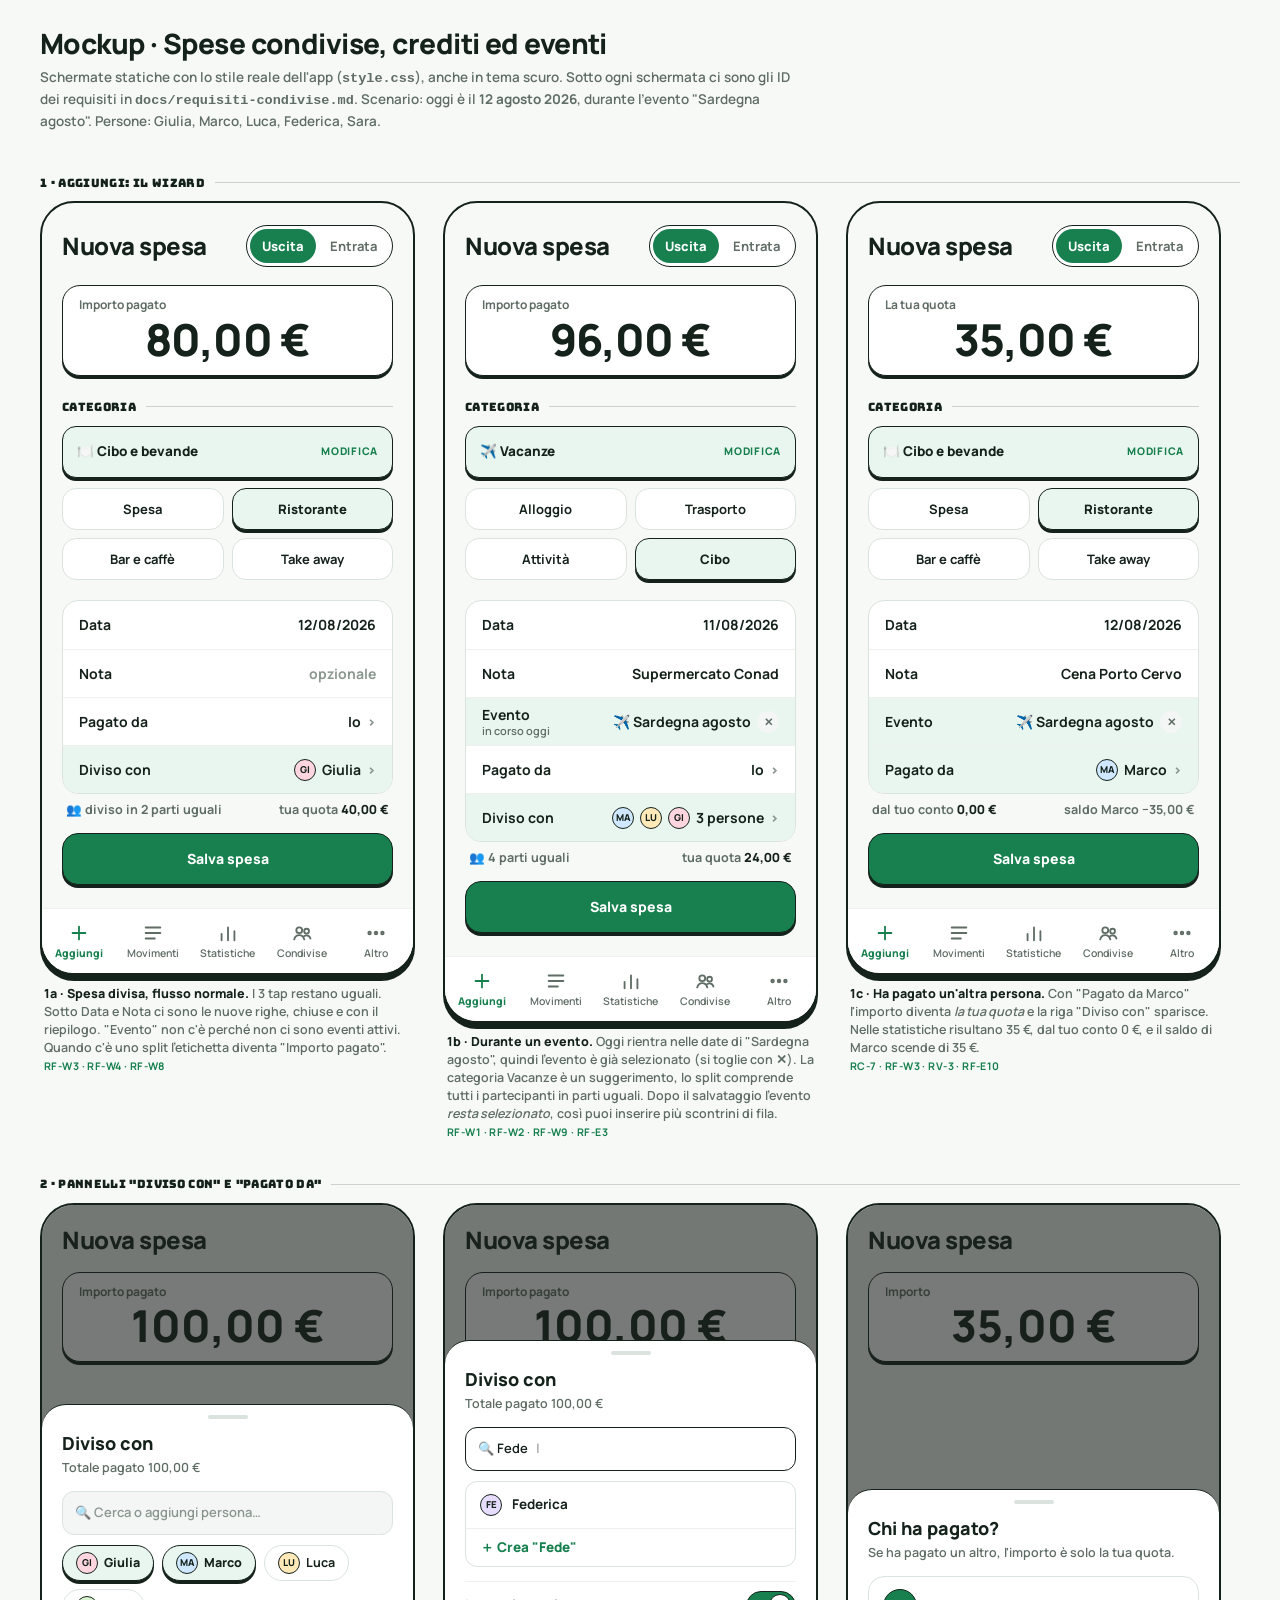
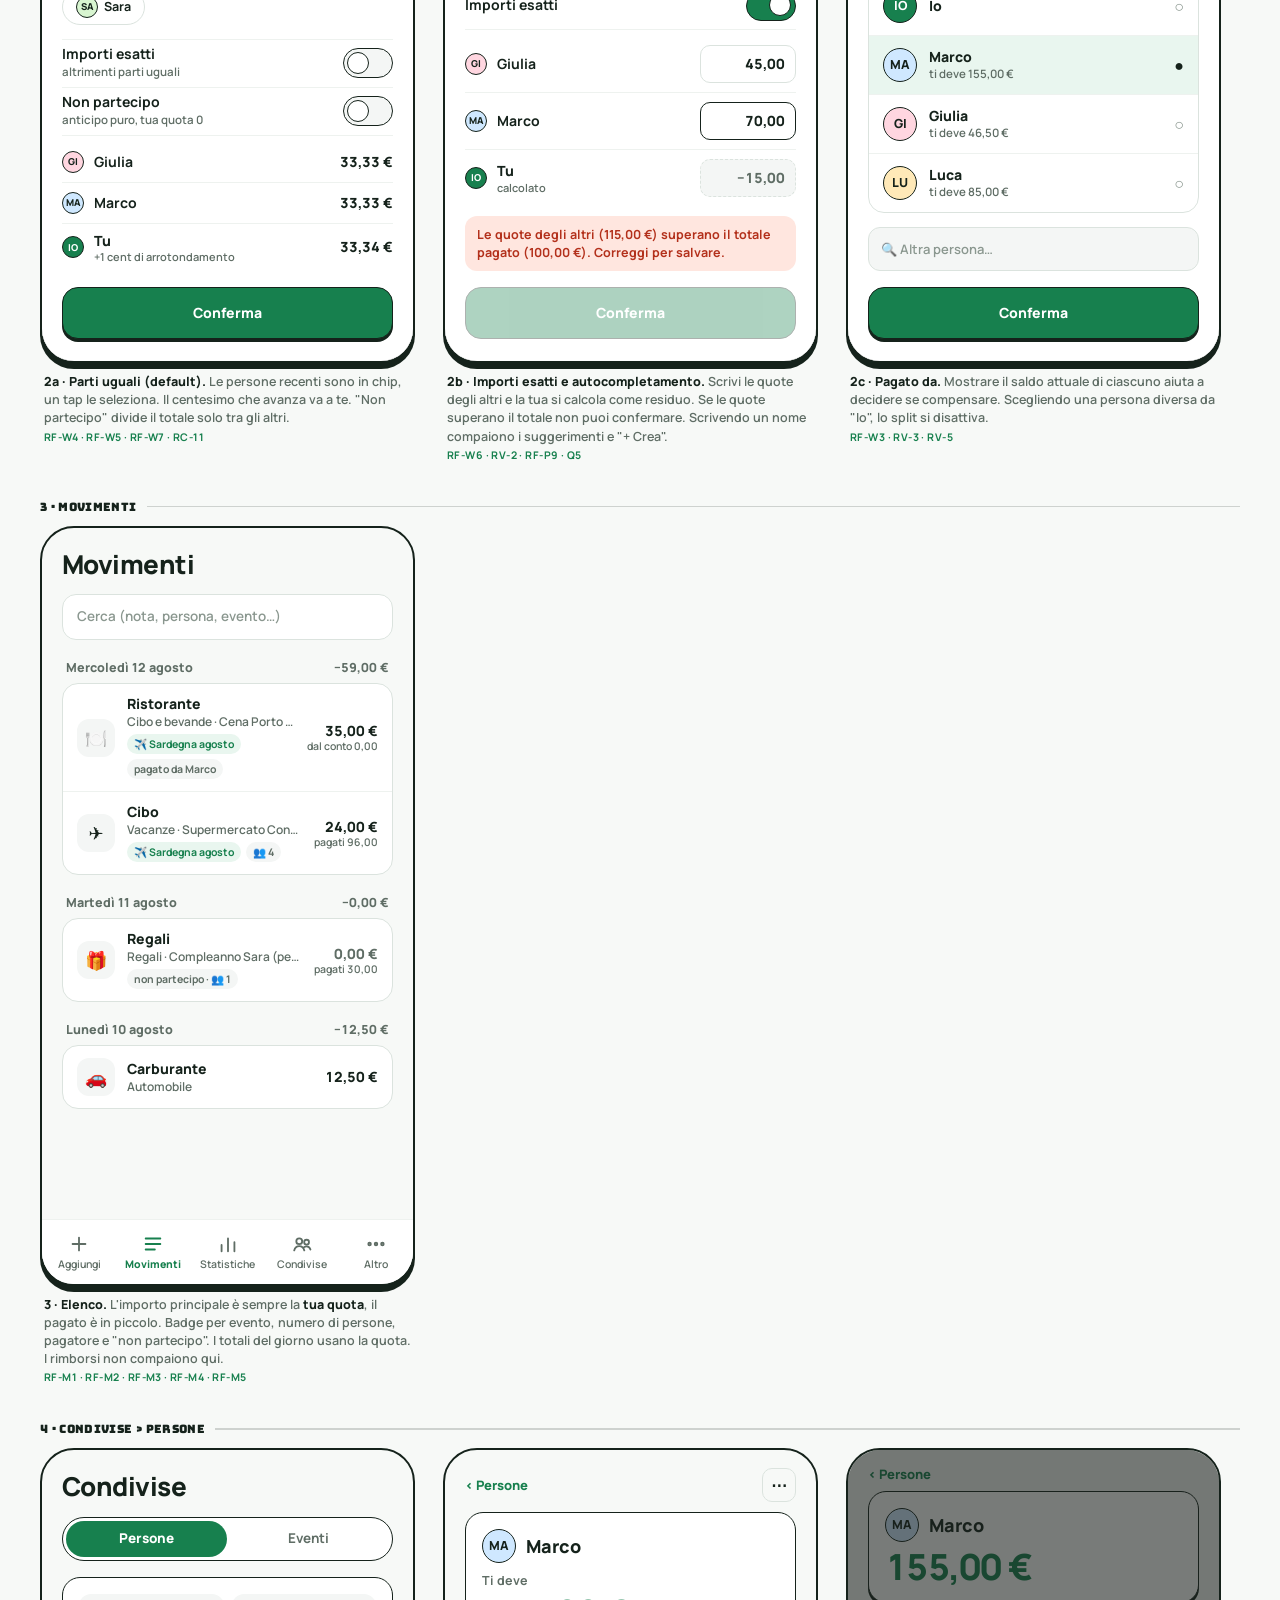
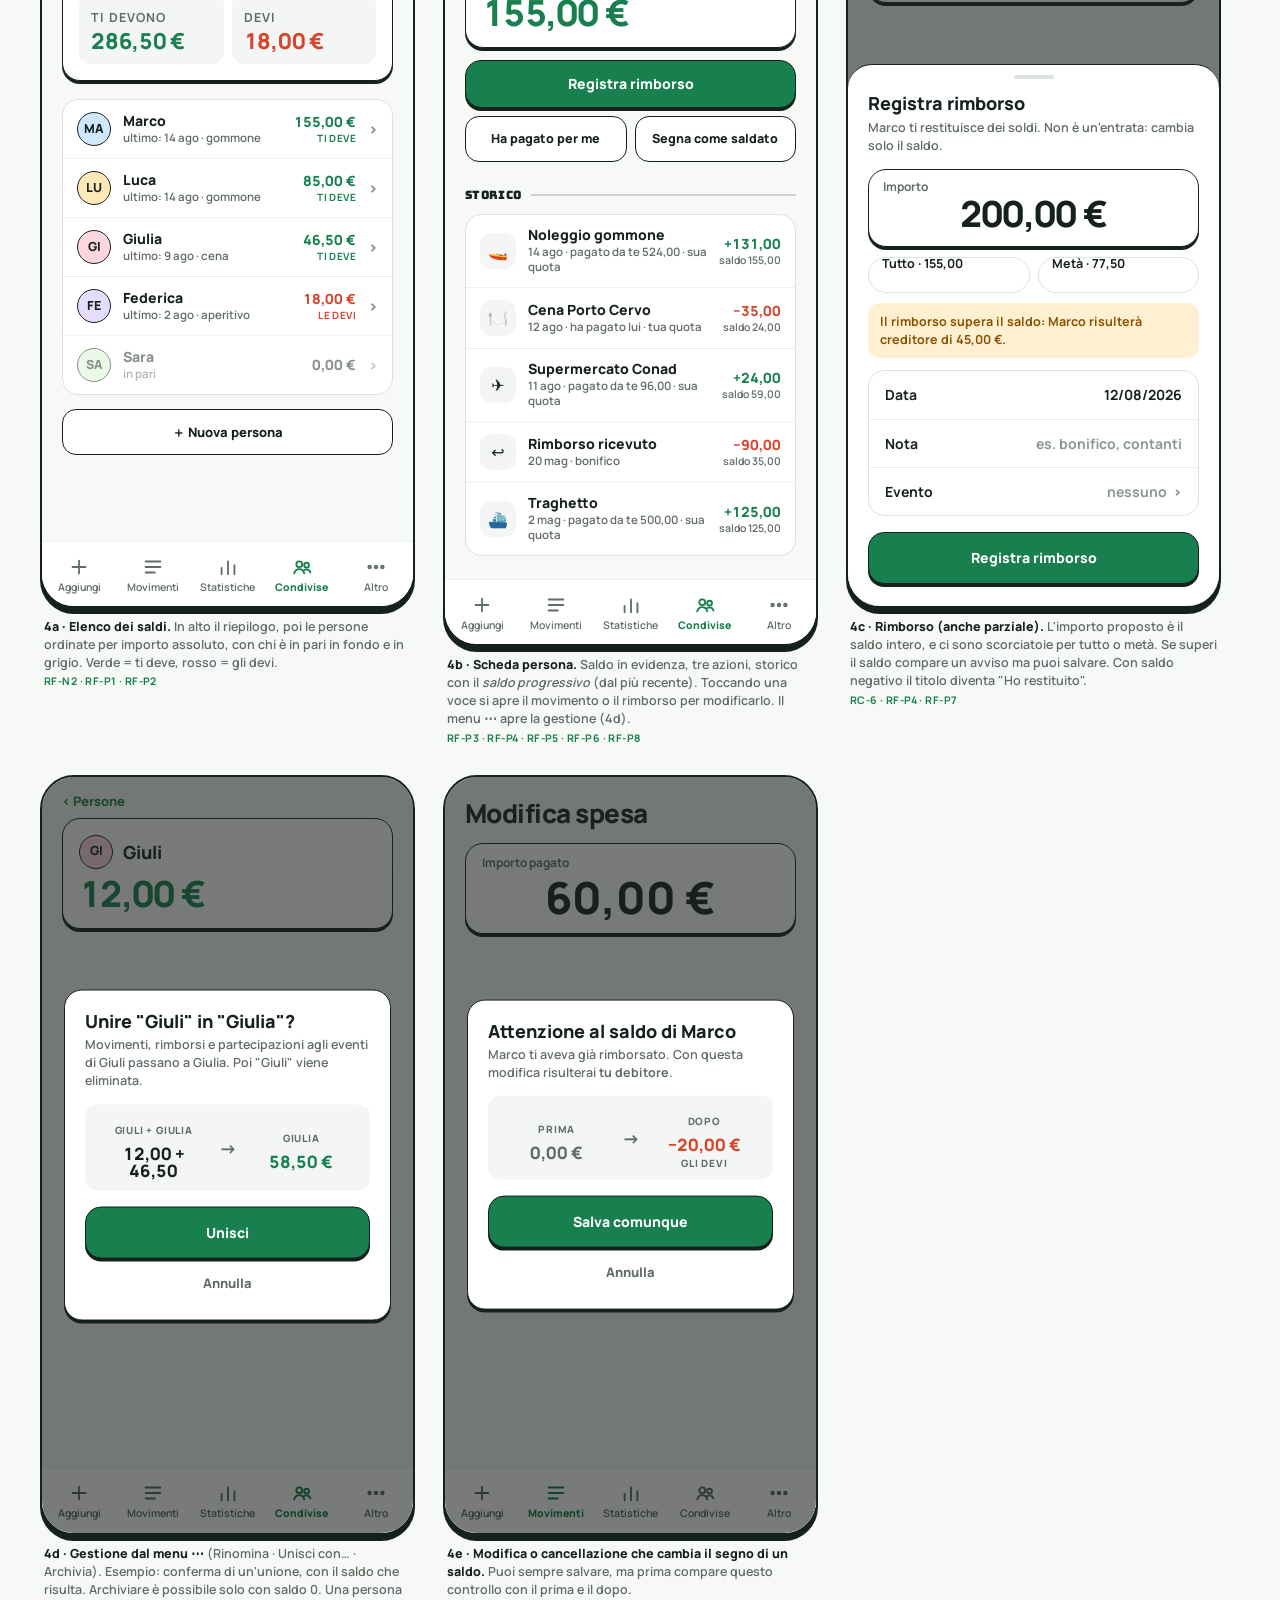
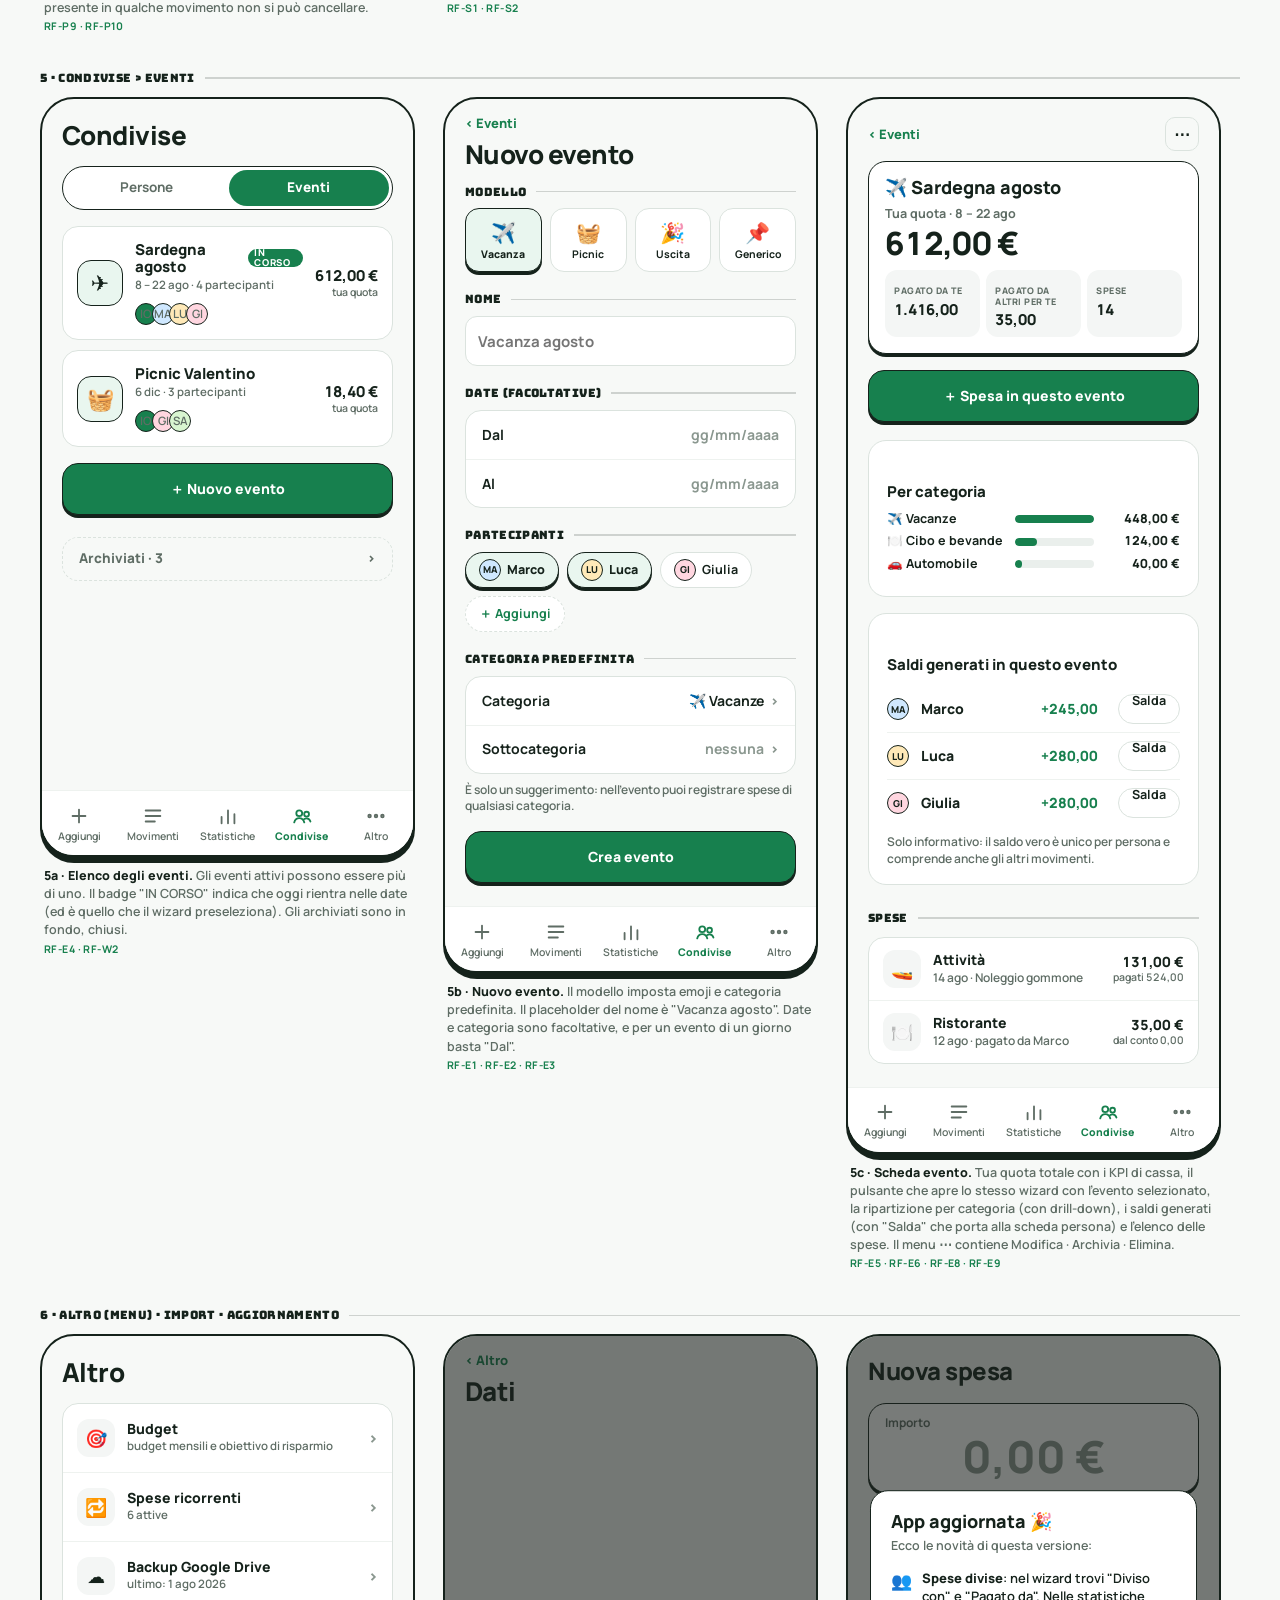
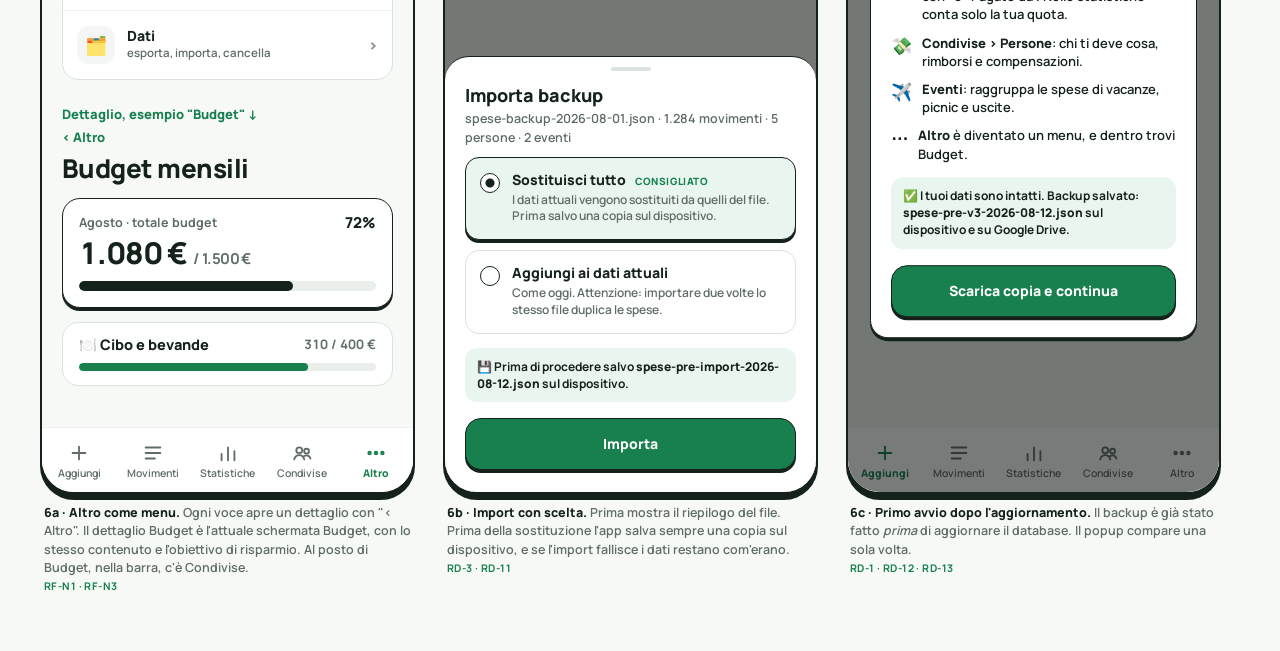
==== docs/mockup/condivise.html @ 26048104 "docs: requisiti, mockup e piano per spese condivise ed eventi Co-Authored-By: Claude Opus 5.5 <norep" ====
<!DOCTYPE html>
<html lang="it">
<head>
<meta charset="UTF-8">
<meta name="viewport" content="width=device-width, initial-scale=1">
<title>Mockup Condivise</title>
<link rel="preconnect" href="https://fonts.googleapis.com">
<link rel="preconnect" href="https://fonts.gstatic.com" crossorigin>
<link href="https://fonts.googleapis.com/css2?family=Bungee&family=Manrope:wght@400;500;600;700;800&display=swap" rel="stylesheet">
<link rel="stylesheet" href="../../style.css">
<style>
/* ---------- Galleria (solo mockup) ---------- */
body { height: auto; overflow: auto; display: block; background: var(--bg); }
.gal-head { max-width: 1240px; margin: 0 auto; padding: 28px 20px 8px; }
.gal-head h1 { font: 800 28px/1.1 'Manrope'; letter-spacing: -.02em; }
.gal-head p { font: 600 13.5px/1.5 'Manrope'; color: var(--muted); margin-top: 8px; max-width: 760px; }
.gal-sec { max-width: 1240px; margin: 0 auto; padding: 0 20px; }
.gal-sec > h2 { margin-top: 36px; }
.gal { display: flex; flex-wrap: wrap; gap: 28px; align-items: flex-start; }
.shot { width: 375px; max-width: 100%; }
.cap { margin: 10px 4px 0; font: 600 12.5px/1.45 'Manrope'; color: var(--muted); }
.cap b { color: var(--text); font-weight: 800; }
.cap .ids { display: inline-block; margin-top: 4px; font: 700 10.5px/1 'Manrope'; letter-spacing: .04em; color: var(--accent); }

/* Telefono */
.phone { position: relative; width: 375px; max-width: 100%; min-height: 760px; display: flex; flex-direction: column;
  background: var(--bg); border: 2px solid var(--ink); border-radius: 34px; overflow: hidden; box-shadow: 0 6px 0 var(--ink); }
.phone .scr { flex: 1; padding: 18px 20px 24px; }
.phone nav { height: 64px; flex: 0 0 auto; }
.phone nav button { pointer-events: none; }

/* ---------- Componenti nuovi (prefisso mo-) ---------- */
.mo-catbar { height: 52px; border: var(--stroke) solid var(--ink); border-radius: var(--radius-md); background: var(--accent-soft);
  box-shadow: var(--block-shadow); display: flex; align-items: center; justify-content: space-between; padding: 0 14px; }
.mo-catbar .n { display: flex; gap: 10px; align-items: center; font: 800 13.5px/1 'Manrope'; }
.mo-catbar .e { font: 800 10.5px/1 'Manrope'; letter-spacing: .07em; color: var(--accent); }
.mo-subs { display: grid; grid-template-columns: 1fr 1fr; gap: 8px; margin-top: 10px; }
.mo-subs .sub-tile { opacity: 1; transform: none; }

.field-row .val { font: 700 14px/1 'Manrope'; color: var(--faint); display: flex; white-space: nowrap; align-items: center; gap: 6px; text-align: right; }
.field-row .val.on { color: var(--text); }
.field-row .val .chev { color: var(--faint); font-weight: 800; }
.field-row .val .x { width: 22px; height: 22px; border-radius: 50%; background: var(--card); display: inline-flex;
  align-items: center; justify-content: center; font-size: 11px; color: var(--muted); }
.field-row.sel { background: var(--accent-soft); }
.field-row .lbl2 { display: flex; flex-direction: column; gap: 3px; }
.field-row .lbl2 small { font: 600 11px/1 'Manrope'; color: var(--muted); }
.mo-quota { display: flex; justify-content: space-between; align-items: center; margin-top: 10px; padding: 0 4px;
  font: 700 12.5px/1 'Manrope'; color: var(--muted); }
.mo-quota b { color: var(--text); font-weight: 800; font-variant-numeric: tabular-nums; }

/* Bottom sheet e dialoghi */
.mo-dim { position: absolute; inset: 0; background: rgba(10,15,12,.55); z-index: 15; }
.mo-sheet { position: absolute; left: 0; right: 0; bottom: 0; z-index: 16; background: var(--surface);
  border-top: var(--stroke) solid var(--ink); border-radius: 24px 24px 0 0; padding: 10px 20px 22px; }
.mo-sheet .handle { width: 40px; height: 4px; border-radius: 4px; background: var(--line); margin: 0 auto 14px; }
.mo-sheet h3, .mo-dialog h3 { font: 800 18px/1.2 'Manrope'; margin-bottom: 4px; }
.mo-sheet .sub, .mo-dialog .sub { font: 600 12.5px/1.45 'Manrope'; color: var(--muted); }
.mo-dialog { position: absolute; left: 22px; right: 22px; top: 50%; transform: translateY(-50%); z-index: 16;
  background: var(--surface); border: var(--stroke) solid var(--ink); box-shadow: var(--block-shadow);
  border-radius: var(--radius-lg); padding: 20px; }
.mo-dialog .btns { display: flex; flex-direction: column; gap: 8px; margin-top: 16px; }
.mo-dialog .btn-primary { margin-top: 0; }
.mo-dialog .btn-secondary { width: 100%; }
.mo-link { background: none; border: none; font: 800 13px/1 'Manrope'; color: var(--muted); padding: 10px; cursor: pointer; }

.mo-search { width: 100%; height: 44px; border-radius: 12px; border: var(--stroke) solid var(--line); background: var(--card);
  padding: 0 12px; display: flex; align-items: center; gap: 8px; font: 600 13px/1 'Manrope'; color: var(--faint); margin: 14px 0 10px; }
.mo-search.typing { color: var(--text); border-color: var(--ink); background: var(--surface); }
.mo-chips { display: flex; flex-wrap: wrap; gap: 8px; }
.mo-chips .chip { display: inline-flex; align-items: center; gap: 6px; }
.chip.add { border-style: dashed; color: var(--accent); }
.mo-suggest { border: var(--stroke) solid var(--line); border-radius: 12px; overflow: hidden; margin-bottom: 10px; }
.mo-suggest div { padding: 12px 14px; font: 700 13.5px/1 'Manrope'; display: flex; align-items: center; gap: 10px; }
.mo-suggest div + div { border-top: 1px solid var(--divider); }
.mo-suggest .new { color: var(--accent); font-weight: 800; }

.mo-opts { display: flex; flex-direction: column; margin: 14px 0 4px; border-top: 1px solid var(--divider); }
.mo-opt { display: flex; justify-content: space-between; align-items: center; min-height: 48px; border-bottom: 1px solid var(--divider);
  font: 700 14px/1.2 'Manrope'; }
.mo-opt small { display: block; font: 600 11.5px/1.3 'Manrope'; color: var(--muted); margin-top: 2px; }
.mo-switch { flex-shrink: 0; position: relative; width: 50px; height: 30px; border: var(--stroke) solid var(--ink);
  border-radius: var(--radius-pill); background: var(--card); }
.mo-switch::after { content: ''; position: absolute; top: 2.5px; left: 3px; width: 22px; height: 22px; border: var(--stroke) solid var(--ink);
  border-radius: 50%; background: var(--surface); box-sizing: border-box; }
.mo-switch.on { background: var(--accent); }
.mo-switch.on::after { transform: translateX(19px); }

.mo-split { margin-top: 6px; }
.mo-split-row { display: flex; align-items: center; gap: 10px; padding: 9px 0; }
.mo-split-row + .mo-split-row { border-top: 1px solid var(--divider); }
.mo-split-row .nm { flex: 1; font: 700 14px/1.1 'Manrope'; }
.mo-split-row .nm small { display: block; font: 600 11px/1 'Manrope'; color: var(--muted); margin-top: 3px; }
.mo-split-row .q { font: 800 14px/1 'Manrope'; font-variant-numeric: tabular-nums; }
.mo-split-row .inp { width: 96px; height: 38px; border-radius: 10px; border: var(--stroke) solid var(--line); background: var(--surface);
  display: flex; align-items: center; justify-content: flex-end; padding: 0 10px; font: 800 14px/1 'Manrope'; font-variant-numeric: tabular-nums; }
.mo-split-row .inp.focus { border-color: var(--ink); }
.mo-split-row .inp.auto { background: var(--card); color: var(--muted); border-style: dashed; }
.mo-split-row.me .nm { font-weight: 800; }
.mo-err { margin-top: 10px; padding: 10px 12px; border-radius: 12px; background: #ffe6df; color: #b3301b; font: 700 12.5px/1.4 'Manrope'; }
.mo-warn { margin-top: 10px; padding: 10px 12px; border-radius: 12px; background: #fff0d1; color: #8a5200; font: 700 12.5px/1.4 'Manrope'; }
@media (prefers-color-scheme: dark) {
  .mo-err { background: #3a1812; color: #ff8a78; }
  .mo-warn { background: #3a2a0e; color: #ffc267; }
}
.mo-total { display: flex; justify-content: space-between; align-items: baseline; padding: 12px 0 0; margin-top: 4px;
  border-top: var(--stroke) solid var(--rule); font: 700 13px/1 'Manrope'; color: var(--muted); }
.mo-total b { font: 800 16px/1 'Manrope'; color: var(--text); font-variant-numeric: tabular-nums; }

.av { width: 34px; height: 34px; border-radius: 50%; flex-shrink: 0; display: inline-flex; align-items: center; justify-content: center;
  font: 800 12.5px/1 'Manrope'; color: #15221b; border: var(--stroke) solid var(--ink); }
.av.s { width: 22px; height: 22px; font-size: 9.5px; border-width: 1px; }
.av.a1 { background: #ffd6e0; } .av.a2 { background: #cfe8ff; } .av.a3 { background: #ffe9b8; } .av.a4 { background: #d8f5d0; } .av.a5 { background: #e6dcff; }
.av.me { background: var(--accent); color: var(--on-accent); }

/* Movimenti: extra */
.exp-item .info .meta { display: flex; flex-wrap: wrap; gap: 5px; margin-top: 5px; }
.tag { display: inline-flex; align-items: center; gap: 4px; height: 20px; padding: 0 7px; border-radius: var(--radius-pill);
  background: var(--card); font: 700 10.5px/1 'Manrope'; color: var(--muted); white-space: nowrap; }
.tag.evt { background: var(--accent-soft); color: var(--accent); }
.exp-item .amtcol { display: flex; flex-direction: column; align-items: flex-end; gap: 3px; }
.exp-item .amtcol small { font: 600 10.5px/1 'Manrope'; color: var(--muted); font-variant-numeric: tabular-nums; }
.exp-item .amt.zero { color: var(--muted); }

/* Condivise */
.mo-seg { display: flex; gap: 2px; background: var(--surface); border: var(--stroke) solid var(--ink); border-radius: var(--radius-pill);
  padding: 3px; margin-bottom: 16px; }
.mo-seg button { flex: 1; border: none; background: transparent; height: 36px; border-radius: var(--radius-pill);
  font: 700 13.5px/1 'Manrope'; color: var(--muted); }
.mo-seg button.on { background: var(--accent); color: var(--on-accent); font-weight: 800; }
.mo-owe { display: grid; grid-template-columns: 1fr 1fr; gap: 8px; }
.mo-owe > div { padding: 12px; border-radius: 12px; background: var(--card); display: flex; flex-direction: column; gap: 6px; }
.mo-owe .lbl { font: 800 10px/1 'Manrope'; letter-spacing: .08em; text-transform: uppercase; color: var(--muted); }
.mo-owe b { font: 800 22px/1 'Manrope'; font-variant-numeric: tabular-nums; letter-spacing: -.01em; }
.pos { color: var(--accent); } .neg { color: var(--danger); } .muted { color: var(--muted); }
.mo-list { background: var(--surface); border: var(--stroke) solid var(--line); border-radius: 16px; overflow: hidden; }
.mo-li { display: flex; align-items: center; gap: 12px; padding: 12px 14px; }
.mo-li + .mo-li { border-top: 1px solid var(--divider); }
.mo-li .info { flex: 1; min-width: 0; }
.mo-li .info .t { font: 800 14px/1.15 'Manrope'; }
.mo-li .info .s { font: 600 11.5px/1.3 'Manrope'; color: var(--muted); margin-top: 2px; }
.mo-li .r { text-align: right; font: 800 14px/1 'Manrope'; font-variant-numeric: tabular-nums; }
.mo-li .r small { display: block; font: 700 10px/1 'Manrope'; letter-spacing: .04em; text-transform: uppercase; margin-top: 4px; }
.mo-li.zero { opacity: .5; }
.mo-li .chev { color: var(--faint); font: 800 16px/1 'Manrope'; }
.mo-fab { display: flex; gap: 8px; margin-top: 14px; }
.mo-fab .btn-secondary { flex: 1; }

.mo-back { display: flex; align-items: center; justify-content: space-between; margin-bottom: 10px; font: 800 13px/1 'Manrope'; color: var(--accent); }
.mo-back .more { width: 34px; height: 34px; border-radius: 10px; border: var(--stroke) solid var(--line); display: inline-flex;
  align-items: center; justify-content: center; color: var(--text); font-size: 16px; }
.mo-hero { background: var(--surface); border: var(--stroke) solid var(--ink); box-shadow: var(--block-shadow);
  border-radius: var(--radius-lg); padding: 16px; display: flex; flex-direction: column; gap: 6px; }
.mo-hero .who { display: flex; align-items: center; gap: 10px; font: 800 18px/1 'Manrope'; }
.mo-hero .lbl { font: 700 12.5px/1 'Manrope'; color: var(--muted); margin-top: 6px; }
.mo-hero .big { font: 800 36px/1.05 'Manrope'; letter-spacing: -.02em; font-variant-numeric: tabular-nums; }
.mo-actions { display: grid; grid-template-columns: 1fr 1fr; gap: 8px; margin-top: 12px; }
.mo-actions .btn-primary { grid-column: 1 / -1; margin-top: 0; height: 48px; }
.mo-actions .btn-secondary { font-size: 12.5px; }

.mo-tl .mo-li .ico { width: 36px; height: 36px; border-radius: 11px; background: var(--card); display: inline-flex; align-items: center;
  justify-content: center; font-size: 16px; flex-shrink: 0; }
.mo-tl .mo-li .r .d { display: block; font: 600 10.5px/1 'Manrope'; color: var(--muted); margin-top: 4px; text-transform: none; letter-spacing: 0; }

.mo-amount-sm { background: var(--surface); border: var(--stroke) solid var(--ink); box-shadow: var(--block-shadow); border-radius: var(--radius-lg);
  padding: 10px 14px 12px; margin-top: 14px; }
.mo-amount-sm .l { font: 700 12px/1.2 'Manrope'; color: var(--muted); }
.mo-amount-sm .v { font: 800 36px/1.1 'Manrope'; text-align: center; letter-spacing: -.02em; font-variant-numeric: tabular-nums; }
.mo-quick { display: flex; gap: 8px; margin-top: 10px; }
.mo-quick .chip { flex: 1; }

/* Diff saldo */
.mo-diff { display: grid; grid-template-columns: 1fr auto 1fr; align-items: center; gap: 8px; margin-top: 14px; padding: 12px;
  border-radius: 12px; background: var(--card); text-align: center; }
.mo-diff .lbl { font: 800 10px/1 'Manrope'; letter-spacing: .08em; text-transform: uppercase; color: var(--muted); }
.mo-diff b { display: block; font: 800 17px/1 'Manrope'; margin-top: 6px; font-variant-numeric: tabular-nums; }
.mo-diff .arrow { font: 800 18px/1 'Manrope'; color: var(--muted); }

/* Eventi */
.mo-evt { background: var(--surface); border: var(--stroke) solid var(--line); border-radius: 16px; padding: 14px; display: flex; gap: 12px; align-items: center; }
.mo-evt + .mo-evt { margin-top: 10px; }
.mo-evt .em { width: 46px; height: 46px; border-radius: 14px; background: var(--accent-soft); display: inline-flex; align-items: center;
  justify-content: center; font-size: 22px; flex-shrink: 0; border: var(--stroke) solid var(--ink); }
.mo-evt .info { flex: 1; min-width: 0; }
.mo-evt .t { font: 800 15px/1.15 'Manrope'; display: flex; align-items: center; gap: 6px; }
.mo-evt .s { font: 600 11.5px/1.3 'Manrope'; color: var(--muted); margin-top: 3px; }
.mo-evt .avs { display: flex; margin-top: 7px; }
.mo-evt .avs .av { margin-right: -5px; }
.mo-evt .r { text-align: right; font: 800 15px/1 'Manrope'; font-variant-numeric: tabular-nums; }
.mo-evt .r small { display: block; font: 600 10.5px/1 'Manrope'; color: var(--muted); margin-top: 4px; }
.live { display: inline-flex; height: 18px; padding: 0 6px; align-items: center; border-radius: var(--radius-pill);
  background: var(--accent); color: var(--on-accent); font: 800 9.5px/1 'Manrope'; letter-spacing: .06em; }
.mo-collapse { display: flex; justify-content: space-between; align-items: center; margin-top: 22px; padding: 14px 16px;
  border-radius: 16px; border: var(--stroke) dashed var(--line); font: 800 13.5px/1 'Manrope'; color: var(--muted); }

.mo-tpl { display: grid; grid-template-columns: repeat(4, 1fr); gap: 8px; }
.mo-tpl .cat-btn { height: 64px; display: flex; flex-direction: column; align-items: center; justify-content: center; gap: 4px; }
.mo-tpl .cat-btn span { font-size: 20px; }
.mo-form .field-list { margin-top: 0; }
.mo-form .section-label { margin: 20px 0 10px; }
.mo-form input[type=text] { height: 50px; font-size: 15px; font-weight: 700; }

.mo-kpi { display: grid; grid-template-columns: 1fr 1fr 1fr; gap: 6px; margin-top: 4px; }
.mo-kpi > div { padding: 10px 9px; border-radius: 12px; background: var(--card); display: flex; flex-direction: column; gap: 5px; }
.mo-kpi .lbl { font: 800 9px/1.15 'Manrope'; letter-spacing: .06em; text-transform: uppercase; color: var(--muted); }
.mo-kpi b { font: 800 15px/1 'Manrope'; font-variant-numeric: tabular-nums; }
.mo-hero .big.sm { font-size: 32px; }

/* Altro: menu */
.mo-menu .mo-li { padding: 15px 14px; }
.mo-menu .mo-li .ico { width: 38px; height: 38px; border-radius: 12px; background: var(--card); display: inline-flex; align-items: center;
  justify-content: center; font-size: 18px; flex-shrink: 0; }

/* Popup aggiornamento */
.mo-news { list-style: none; display: flex; flex-direction: column; gap: 10px; margin-top: 14px; }
.mo-news li { display: flex; gap: 10px; font: 600 13px/1.4 'Manrope'; }
.mo-news li span:first-child { font-size: 17px; }
.mo-news b { font-weight: 800; }
.mo-ok { margin-top: 14px; padding: 10px 12px; border-radius: 12px; background: var(--accent-soft); font: 700 12px/1.45 'Manrope'; }
.mo-ok b { font-weight: 800; }
.mo-radio { display: flex; gap: 12px; align-items: flex-start; padding: 14px; border-radius: 14px; border: var(--stroke) solid var(--line); margin-top: 10px; }
.mo-radio.on { border-color: var(--ink); box-shadow: var(--block-shadow); background: var(--accent-soft); }
.mo-radio .dot { width: 20px; height: 20px; border-radius: 50%; border: var(--stroke) solid var(--ink); flex-shrink: 0; margin-top: 1px; background: var(--surface); }
.mo-radio.on .dot { background: radial-gradient(circle, var(--ink) 0 4px, var(--surface) 5px); }
.mo-radio .t { font: 800 14px/1.2 'Manrope'; }
.mo-radio .s { font: 600 12px/1.4 'Manrope'; color: var(--muted); margin-top: 3px; }
.rec { font: 800 10px/1 'Manrope'; letter-spacing: .06em; color: var(--accent); margin-left: 6px; }
</style>
</head>
<body>

<!-- SVG icone della tab bar (riusate) -->
<svg width="0" height="0" style="position:absolute">
  <symbol id="i-add" viewBox="0 0 24 24"><path d="M12 5v14M5 12h14" fill="none" stroke="currentColor" stroke-width="2" stroke-linecap="round"/></symbol>
  <symbol id="i-list" viewBox="0 0 24 24"><path d="M4 6h16M4 12h16M4 18h10" fill="none" stroke="currentColor" stroke-width="2" stroke-linecap="round"/></symbol>
  <symbol id="i-stats" viewBox="0 0 24 24"><path d="M5 20v-7M12 20V6M19 20v-10" fill="none" stroke="currentColor" stroke-width="2" stroke-linecap="round"/></symbol>
  <symbol id="i-share" viewBox="0 0 24 24"><g fill="none" stroke="currentColor" stroke-width="2" stroke-linecap="round"><circle cx="9" cy="9" r="3.2"/><circle cx="17" cy="10" r="2.6"/><path d="M3.5 19c.8-3 3-4.6 5.5-4.6s4.7 1.6 5.5 4.6M14.5 15.2c.8-.5 1.6-.7 2.5-.7 2 0 3.6 1.3 4.2 3.5"/></g></symbol>
  <symbol id="i-more" viewBox="0 0 24 24"><g fill="none" stroke="currentColor" stroke-width="2"><circle cx="5" cy="12" r="1.4"/><circle cx="12" cy="12" r="1.4"/><circle cx="19" cy="12" r="1.4"/></g></symbol>
</svg>

<template id="nav-tpl">
  <nav>
    <button data-v="add"><svg class="ico"><use href="#i-add"/></svg>Aggiungi</button>
    <button data-v="list"><svg class="ico"><use href="#i-list"/></svg>Movimenti</button>
    <button data-v="stats"><svg class="ico"><use href="#i-stats"/></svg>Statistiche</button>
    <button data-v="share"><svg class="ico"><use href="#i-share"/></svg>Condivise</button>
    <button data-v="more"><svg class="ico"><use href="#i-more"/></svg>Altro</button>
  </nav>
</template>

<header class="gal-head">
  <h1>Mockup · Spese condivise, crediti ed eventi</h1>
  <p>Schermate statiche con lo stile reale dell'app (<code>style.css</code>), anche in tema scuro. Sotto ogni schermata ci sono gli ID dei requisiti in <code>docs/requisiti-condivise.md</code>.
  Scenario: oggi è il <b>12 agosto 2026</b>, durante l'evento "Sardegna agosto". Persone: Giulia, Marco, Luca, Federica, Sara.</p>
</header>

<!-- ============ 1. WIZARD ============ -->
<section class="gal-sec">
  <h2>1 · Aggiungi: il wizard</h2>
  <div class="gal">

    <!-- 1a -->
    <div class="shot">
      <div class="phone" data-nav="add"><div class="scr">
        <div class="add-head"><h1 class="page-title">Nuova spesa</h1>
          <div class="type-toggle"><button class="selected">Uscita</button><button>Entrata</button></div></div>
        <div class="amount-wrap"><div class="amount-label">Importo pagato</div>
          <div style="font:800 44px/1 'Manrope';text-align:center;letter-spacing:-.02em">80,00 €</div></div>
        <div class="section-label">CATEGORIA</div>
        <div class="mo-catbar"><span class="n">🍽️ Cibo e bevande</span><span class="e">MODIFICA</span></div>
        <div class="mo-subs">
          <div class="sub-tile">Spesa</div><div class="sub-tile selected">Ristorante</div>
          <div class="sub-tile">Bar e caffè</div><div class="sub-tile">Take away</div>
        </div>
        <div class="field-list">
          <div class="field-row"><span>Data</span><span class="val on">12/08/2026</span></div>
          <div class="field-row"><span>Nota</span><span class="val">opzionale</span></div>
          <div class="field-row"><span>Pagato da</span><span class="val on">Io <span class="chev">›</span></span></div>
          <div class="field-row sel"><span>Diviso con</span><span class="val on"><span class="av s a1">GI</span> Giulia <span class="chev">›</span></span></div>
        </div>
        <div class="mo-quota"><span>👥 diviso in 2 parti uguali</span><span>tua quota <b>40,00 €</b></span></div>
        <button class="btn-primary">Salva spesa</button>
      </div></div>
      <p class="cap"><b>1a · Spesa divisa, flusso normale.</b> I 3 tap restano uguali. Sotto Data e Nota ci sono le nuove righe, chiuse e con il riepilogo. "Evento" non c'è perché non ci sono eventi attivi. Quando c'è uno split l'etichetta diventa "Importo pagato".<br><span class="ids">RF-W3 · RF-W4 · RF-W8</span></p>
    </div>

    <!-- 1b -->
    <div class="shot">
      <div class="phone" data-nav="add"><div class="scr">
        <div class="add-head"><h1 class="page-title">Nuova spesa</h1>
          <div class="type-toggle"><button class="selected">Uscita</button><button>Entrata</button></div></div>
        <div class="amount-wrap"><div class="amount-label">Importo pagato</div>
          <div style="font:800 44px/1 'Manrope';text-align:center;letter-spacing:-.02em">96,00 €</div></div>
        <div class="section-label">CATEGORIA</div>
        <div class="mo-catbar"><span class="n">✈️ Vacanze</span><span class="e">MODIFICA</span></div>
        <div class="mo-subs">
          <div class="sub-tile">Alloggio</div><div class="sub-tile">Trasporto</div>
          <div class="sub-tile">Attività</div><div class="sub-tile selected">Cibo</div>
        </div>
        <div class="field-list">
          <div class="field-row"><span>Data</span><span class="val on">11/08/2026</span></div>
          <div class="field-row"><span>Nota</span><span class="val on">Supermercato Conad</span></div>
          <div class="field-row sel"><span class="lbl2">Evento<small>in corso oggi</small></span><span class="val on">✈️ Sardegna agosto <span class="x">✕</span></span></div>
          <div class="field-row"><span>Pagato da</span><span class="val on">Io <span class="chev">›</span></span></div>
          <div class="field-row sel"><span>Diviso con</span><span class="val on"><span class="av s a2">MA</span><span class="av s a3">LU</span><span class="av s a1">GI</span> 3 persone <span class="chev">›</span></span></div>
        </div>
        <div class="mo-quota"><span>👥 4 parti uguali</span><span>tua quota <b>24,00 €</b></span></div>
        <button class="btn-primary">Salva spesa</button>
      </div></div>
      <p class="cap"><b>1b · Durante un evento.</b> Oggi rientra nelle date di "Sardegna agosto", quindi l'evento è già selezionato (si toglie con ✕). La categoria Vacanze è un suggerimento, lo split comprende tutti i partecipanti in parti uguali. Dopo il salvataggio l'evento <i>resta selezionato</i>, così puoi inserire più scontrini di fila.<br><span class="ids">RF-W1 · RF-W2 · RF-W9 · RF-E3</span></p>
    </div>

    <!-- 1c -->
    <div class="shot">
      <div class="phone" data-nav="add"><div class="scr">
        <div class="add-head"><h1 class="page-title">Nuova spesa</h1>
          <div class="type-toggle"><button class="selected">Uscita</button><button>Entrata</button></div></div>
        <div class="amount-wrap"><div class="amount-label">La tua quota</div>
          <div style="font:800 44px/1 'Manrope';text-align:center;letter-spacing:-.02em">35,00 €</div></div>
        <div class="section-label">CATEGORIA</div>
        <div class="mo-catbar"><span class="n">🍽️ Cibo e bevande</span><span class="e">MODIFICA</span></div>
        <div class="mo-subs">
          <div class="sub-tile">Spesa</div><div class="sub-tile selected">Ristorante</div>
          <div class="sub-tile">Bar e caffè</div><div class="sub-tile">Take away</div>
        </div>
        <div class="field-list">
          <div class="field-row"><span>Data</span><span class="val on">12/08/2026</span></div>
          <div class="field-row"><span>Nota</span><span class="val on">Cena Porto Cervo</span></div>
          <div class="field-row sel"><span class="lbl2">Evento</span><span class="val on">✈️ Sardegna agosto <span class="x">✕</span></span></div>
          <div class="field-row sel"><span>Pagato da</span><span class="val on"><span class="av s a2">MA</span> Marco <span class="chev">›</span></span></div>
        </div>
        <div class="mo-quota"><span>dal tuo conto <b>0,00 €</b></span><span>saldo Marco −35,00 €</span></div>
        <button class="btn-primary">Salva spesa</button>
      </div></div>
      <p class="cap"><b>1c · Ha pagato un'altra persona.</b> Con "Pagato da Marco" l'importo diventa <i>la tua quota</i> e la riga "Diviso con" sparisce. Nelle statistiche risultano 35 €, dal tuo conto 0 €, e il saldo di Marco scende di 35 €.<br><span class="ids">RC-7 · RF-W3 · RV-3 · RF-E10</span></p>
    </div>

  </div>
</section>

<!-- ============ 2. SHEET SPLIT ============ -->
<section class="gal-sec">
  <h2>2 · Pannelli "Diviso con" e "Pagato da"</h2>
  <div class="gal">

    <!-- 2a -->
    <div class="shot">
      <div class="phone" data-nav="add"><div class="scr" style="opacity:.9">
        <div class="add-head"><h1 class="page-title">Nuova spesa</h1></div>
        <div class="amount-wrap"><div class="amount-label">Importo pagato</div><div style="font:800 44px/1 'Manrope';text-align:center">100,00 €</div></div>
      </div>
        <div class="mo-dim"></div>
        <div class="mo-sheet"><div class="handle"></div>
          <h3>Diviso con</h3><div class="sub">Totale pagato 100,00 €</div>
          <div class="mo-search">🔍 Cerca o aggiungi persona…</div>
          <div class="mo-chips">
            <span class="chip selected"><span class="av s a1">GI</span>Giulia</span>
            <span class="chip selected"><span class="av s a2">MA</span>Marco</span>
            <span class="chip"><span class="av s a3">LU</span>Luca</span>
            <span class="chip"><span class="av s a4">SA</span>Sara</span>
          </div>
          <div class="mo-opts">
            <div class="mo-opt"><div>Importi esatti<small>altrimenti parti uguali</small></div><span class="mo-switch"></span></div>
            <div class="mo-opt"><div>Non partecipo<small>anticipo puro, tua quota 0</small></div><span class="mo-switch"></span></div>
          </div>
          <div class="mo-split">
            <div class="mo-split-row"><span class="av s a1">GI</span><span class="nm">Giulia</span><span class="q">33,33 €</span></div>
            <div class="mo-split-row"><span class="av s a2">MA</span><span class="nm">Marco</span><span class="q">33,33 €</span></div>
            <div class="mo-split-row me"><span class="av s me">IO</span><span class="nm">Tu<small>+1 cent di arrotondamento</small></span><span class="q">33,34 €</span></div>
          </div>
          <button class="btn-primary">Conferma</button>
        </div>
      </div>
      <p class="cap"><b>2a · Parti uguali (default).</b> Le persone recenti sono in chip, un tap le seleziona. Il centesimo che avanza va a te. "Non partecipo" divide il totale solo tra gli altri.<br><span class="ids">RF-W4 · RF-W5 · RF-W7 · RC-11</span></p>
    </div>

    <!-- 2b -->
    <div class="shot">
      <div class="phone" data-nav="add"><div class="scr" style="opacity:.9">
        <div class="add-head"><h1 class="page-title">Nuova spesa</h1></div>
        <div class="amount-wrap"><div class="amount-label">Importo pagato</div><div style="font:800 44px/1 'Manrope';text-align:center">100,00 €</div></div>
      </div>
        <div class="mo-dim"></div>
        <div class="mo-sheet"><div class="handle"></div>
          <h3>Diviso con</h3><div class="sub">Totale pagato 100,00 €</div>
          <div class="mo-search typing">🔍 Fede<span style="opacity:.4">|</span></div>
          <div class="mo-suggest">
            <div><span class="av s a5">FE</span>Federica</div>
            <div class="new">＋ Crea "Fede"</div>
          </div>
          <div class="mo-opts">
            <div class="mo-opt"><div>Importi esatti</div><span class="mo-switch on"></span></div>
          </div>
          <div class="mo-split">
            <div class="mo-split-row"><span class="av s a1">GI</span><span class="nm">Giulia</span><span class="inp">45,00</span></div>
            <div class="mo-split-row"><span class="av s a2">MA</span><span class="nm">Marco</span><span class="inp focus">70,00</span></div>
            <div class="mo-split-row me"><span class="av s me">IO</span><span class="nm">Tu<small>calcolato</small></span><span class="inp auto">−15,00</span></div>
          </div>
          <div class="mo-err">Le quote degli altri (115,00 €) superano il totale pagato (100,00 €). Correggi per salvare.</div>
          <button class="btn-primary" disabled>Conferma</button>
        </div>
      </div>
      <p class="cap"><b>2b · Importi esatti e autocompletamento.</b> Scrivi le quote degli altri e la tua si calcola come residuo. Se le quote superano il totale non puoi confermare. Scrivendo un nome compaiono i suggerimenti e "+ Crea".<br><span class="ids">RF-W6 · RV-2 · RF-P9 · Q5</span></p>
    </div>

    <!-- 2c -->
    <div class="shot">
      <div class="phone" data-nav="add"><div class="scr" style="opacity:.9">
        <div class="add-head"><h1 class="page-title">Nuova spesa</h1></div>
        <div class="amount-wrap"><div class="amount-label">Importo</div><div style="font:800 44px/1 'Manrope';text-align:center">35,00 €</div></div>
      </div>
        <div class="mo-dim"></div>
        <div class="mo-sheet"><div class="handle"></div>
          <h3>Chi ha pagato?</h3><div class="sub">Se ha pagato un altro, l'importo è solo la tua quota.</div>
          <div class="mo-list" style="margin-top:14px">
            <div class="mo-li"><span class="av me">IO</span><div class="info"><div class="t">Io</div></div><span class="chev">○</span></div>
            <div class="mo-li" style="background:var(--accent-soft)"><span class="av a2">MA</span><div class="info"><div class="t">Marco</div><div class="s">ti deve 155,00 €</div></div><span class="chev" style="color:var(--text)">●</span></div>
            <div class="mo-li"><span class="av a1">GI</span><div class="info"><div class="t">Giulia</div><div class="s">ti deve 46,50 €</div></div><span class="chev">○</span></div>
            <div class="mo-li"><span class="av a3">LU</span><div class="info"><div class="t">Luca</div><div class="s">ti deve 85,00 €</div></div><span class="chev">○</span></div>
          </div>
          <div class="mo-search">🔍 Altra persona…</div>
          <button class="btn-primary" style="margin-top:6px">Conferma</button>
        </div>
      </div>
      <p class="cap"><b>2c · Pagato da.</b> Mostrare il saldo attuale di ciascuno aiuta a decidere se compensare. Scegliendo una persona diversa da "Io", lo split si disattiva.<br><span class="ids">RF-W3 · RV-3 · RV-5</span></p>
    </div>

  </div>
</section>

<!-- ============ 3. MOVIMENTI ============ -->
<section class="gal-sec">
  <h2>3 · Movimenti</h2>
  <div class="gal">
    <div class="shot">
      <div class="phone" data-nav="list"><div class="scr">
        <h1 class="page-title">Movimenti</h1>
        <div id="searchInput" style="display:flex;align-items:center;color:var(--faint)">Cerca (nota, persona, evento…)</div>
        <div class="day-header"><span>Mercoledì 12 agosto</span><span>−59,00 €</span></div>
        <div class="day-card">
          <div class="exp-item"><span class="ico">🍽️</span><div class="info"><div class="cat">Ristorante</div><div class="note">Cibo e bevande · Cena Porto Cervo</div>
            <div class="meta"><span class="tag evt">✈️ Sardegna agosto</span><span class="tag">pagato da Marco</span></div></div>
            <div class="amtcol"><span class="amt">35,00 €</span><small>dal conto 0,00</small></div></div>
          <div class="exp-item"><span class="ico">✈️</span><div class="info"><div class="cat">Cibo</div><div class="note">Vacanze · Supermercato Conad</div>
            <div class="meta"><span class="tag evt">✈️ Sardegna agosto</span><span class="tag">👥 4</span></div></div>
            <div class="amtcol"><span class="amt">24,00 €</span><small>pagati 96,00</small></div></div>
        </div>
        <div class="day-header"><span>Martedì 11 agosto</span><span>−0,00 €</span></div>
        <div class="day-card">
          <div class="exp-item"><span class="ico">🎁</span><div class="info"><div class="cat">Regali</div><div class="note">Regali · Compleanno Sara (per Luca)</div>
            <div class="meta"><span class="tag">non partecipo · 👥 1</span></div></div>
            <div class="amtcol"><span class="amt zero">0,00 €</span><small>pagati 30,00</small></div></div>
        </div>
        <div class="day-header"><span>Lunedì 10 agosto</span><span>−12,50 €</span></div>
        <div class="day-card">
          <div class="exp-item"><span class="ico">🚗</span><div class="info"><div class="cat">Carburante</div><div class="note">Automobile</div></div>
            <div class="amtcol"><span class="amt">12,50 €</span></div></div>
        </div>
      </div></div>
      <p class="cap"><b>3 · Elenco.</b> L'importo principale è sempre la <b>tua quota</b>, il pagato è in piccolo. Badge per evento, numero di persone, pagatore e "non partecipo". I totali del giorno usano la quota. I rimborsi non compaiono qui.<br><span class="ids">RF-M1 · RF-M2 · RF-M3 · RF-M4 · RF-M5</span></p>
    </div>
  </div>
</section>

<!-- ============ 4. PERSONE ============ -->
<section class="gal-sec">
  <h2>4 · Condivise › Persone</h2>
  <div class="gal">

    <!-- 4a -->
    <div class="shot">
      <div class="phone" data-nav="share"><div class="scr">
        <h1 class="page-title">Condivise</h1>
        <div class="mo-seg"><button class="on">Persone</button><button>Eventi</button></div>
        <div class="mo-hero" style="margin-bottom:18px">
          <div class="mo-owe">
            <div><span class="lbl">Ti devono</span><b class="pos">286,50 €</b></div>
            <div><span class="lbl">Devi</span><b class="neg">18,00 €</b></div>
          </div>
        </div>
        <div class="mo-list">
          <div class="mo-li"><span class="av a2">MA</span><div class="info"><div class="t">Marco</div><div class="s">ultimo: 14 ago · gommone</div></div><div class="r pos">155,00 €<small>ti deve</small></div><span class="chev">›</span></div>
          <div class="mo-li"><span class="av a3">LU</span><div class="info"><div class="t">Luca</div><div class="s">ultimo: 14 ago · gommone</div></div><div class="r pos">85,00 €<small>ti deve</small></div><span class="chev">›</span></div>
          <div class="mo-li"><span class="av a1">GI</span><div class="info"><div class="t">Giulia</div><div class="s">ultimo: 9 ago · cena</div></div><div class="r pos">46,50 €<small>ti deve</small></div><span class="chev">›</span></div>
          <div class="mo-li"><span class="av a5">FE</span><div class="info"><div class="t">Federica</div><div class="s">ultimo: 2 ago · aperitivo</div></div><div class="r neg">18,00 €<small>le devi</small></div><span class="chev">›</span></div>
          <div class="mo-li zero"><span class="av a4">SA</span><div class="info"><div class="t">Sara</div><div class="s">in pari</div></div><div class="r">0,00 €</div><span class="chev">›</span></div>
        </div>
        <div class="mo-fab"><button class="btn-secondary">＋ Nuova persona</button></div>
      </div></div>
      <p class="cap"><b>4a · Elenco dei saldi.</b> In alto il riepilogo, poi le persone ordinate per importo assoluto, con chi è in pari in fondo e in grigio. Verde = ti deve, rosso = gli devi.<br><span class="ids">RF-N2 · RF-P1 · RF-P2</span></p>
    </div>

    <!-- 4b -->
    <div class="shot">
      <div class="phone" data-nav="share"><div class="scr">
        <div class="mo-back"><span>‹ Persone</span><span class="more">⋯</span></div>
        <div class="mo-hero">
          <div class="who"><span class="av a2">MA</span>Marco</div>
          <div class="lbl">Ti deve</div>
          <div class="big pos">155,00 €</div>
        </div>
        <div class="mo-actions">
          <button class="btn-primary">Registra rimborso</button>
          <button class="btn-secondary">Ha pagato per me</button>
          <button class="btn-secondary">Segna come saldato</button>
        </div>
        <h2>Storico</h2>
        <div class="mo-list mo-tl">
          <div class="mo-li"><span class="ico">🚤</span><div class="info"><div class="t">Noleggio gommone</div><div class="s">14 ago · pagato da te 524,00 · sua quota</div></div><div class="r pos">+131,00<span class="d">saldo 155,00</span></div></div>
          <div class="mo-li"><span class="ico">🍽️</span><div class="info"><div class="t">Cena Porto Cervo</div><div class="s">12 ago · ha pagato lui · tua quota</div></div><div class="r neg">−35,00<span class="d">saldo 24,00</span></div></div>
          <div class="mo-li"><span class="ico">✈️</span><div class="info"><div class="t">Supermercato Conad</div><div class="s">11 ago · pagato da te 96,00 · sua quota</div></div><div class="r pos">+24,00<span class="d">saldo 59,00</span></div></div>
          <div class="mo-li"><span class="ico">↩︎</span><div class="info"><div class="t">Rimborso ricevuto</div><div class="s">20 mag · bonifico</div></div><div class="r neg">−90,00<span class="d">saldo 35,00</span></div></div>
          <div class="mo-li"><span class="ico">⛴️</span><div class="info"><div class="t">Traghetto</div><div class="s">2 mag · pagato da te 500,00 · sua quota</div></div><div class="r pos">+125,00<span class="d">saldo 125,00</span></div></div>
        </div>
      </div></div>
      <p class="cap"><b>4b · Scheda persona.</b> Saldo in evidenza, tre azioni, storico con il <i>saldo progressivo</i> (dal più recente). Toccando una voce si apre il movimento o il rimborso per modificarlo. Il menu ⋯ apre la gestione (4d).<br><span class="ids">RF-P3 · RF-P4 · RF-P5 · RF-P6 · RF-P8</span></p>
    </div>

    <!-- 4c -->
    <div class="shot">
      <div class="phone" data-nav="share"><div class="scr" style="opacity:.9">
        <div class="mo-back"><span>‹ Persone</span></div>
        <div class="mo-hero"><div class="who"><span class="av a2">MA</span>Marco</div><div class="big pos">155,00 €</div></div>
      </div>
        <div class="mo-dim"></div>
        <div class="mo-sheet"><div class="handle"></div>
          <h3>Registra rimborso</h3><div class="sub">Marco ti restituisce dei soldi. Non è un'entrata: cambia solo il saldo.</div>
          <div class="mo-amount-sm"><div class="l">Importo</div><div class="v">200,00 €</div></div>
          <div class="mo-quick"><span class="chip">Tutto · 155,00</span><span class="chip">Metà · 77,50</span></div>
          <div class="mo-warn">Il rimborso supera il saldo: Marco risulterà <b>creditore di 45,00 €</b>.</div>
          <div class="field-list" style="margin-top:12px">
            <div class="field-row"><span>Data</span><span class="val on">12/08/2026</span></div>
            <div class="field-row"><span>Nota</span><span class="val">es. bonifico, contanti</span></div>
            <div class="field-row"><span>Evento</span><span class="val">nessuno <span class="chev">›</span></span></div>
          </div>
          <button class="btn-primary">Registra rimborso</button>
        </div>
      </div>
      <p class="cap"><b>4c · Rimborso (anche parziale).</b> L'importo proposto è il saldo intero, e ci sono scorciatoie per tutto o metà. Se superi il saldo compare un avviso ma puoi salvare. Con saldo negativo il titolo diventa "Ho restituito".<br><span class="ids">RC-6 · RF-P4 · RF-P7</span></p>
    </div>

    <!-- 4d -->
    <div class="shot">
      <div class="phone" data-nav="share"><div class="scr" style="opacity:.9">
        <div class="mo-back"><span>‹ Persone</span></div>
        <div class="mo-hero"><div class="who"><span class="av a1">GI</span>Giuli</div><div class="big pos">12,00 €</div></div>
      </div>
        <div class="mo-dim"></div>
        <div class="mo-dialog">
          <h3>Unire "Giuli" in "Giulia"?</h3>
          <div class="sub">Movimenti, rimborsi e partecipazioni agli eventi di Giuli passano a Giulia. Poi "Giuli" viene eliminata.</div>
          <div class="mo-diff">
            <div><span class="lbl">Giuli + Giulia</span><b>12,00 + 46,50</b></div>
            <span class="arrow">→</span>
            <div><span class="lbl">Giulia</span><b class="pos">58,50 €</b></div>
          </div>
          <div class="btns">
            <button class="btn-primary">Unisci</button>
            <button class="mo-link">Annulla</button>
          </div>
        </div>
      </div>
      <p class="cap"><b>4d · Gestione dal menu ⋯</b> (Rinomina · Unisci con… · Archivia). Esempio: conferma di un'unione, con il saldo che risulta. Archiviare è possibile solo con saldo 0. Una persona presente in qualche movimento non si può cancellare.<br><span class="ids">RF-P9 · RF-P10</span></p>
    </div>

    <!-- 4e -->
    <div class="shot">
      <div class="phone" data-nav="list"><div class="scr" style="opacity:.9">
        <h1 class="page-title">Modifica spesa</h1>
        <div class="amount-wrap"><div class="amount-label">Importo pagato</div><div style="font:800 44px/1 'Manrope';text-align:center">60,00 €</div></div>
      </div>
        <div class="mo-dim"></div>
        <div class="mo-dialog">
          <h3>Attenzione al saldo di Marco</h3>
          <div class="sub">Marco ti aveva già rimborsato. Con questa modifica risulterai <b>tu debitore</b>.</div>
          <div class="mo-diff">
            <div><span class="lbl">Prima</span><b class="muted">0,00 €</b></div>
            <span class="arrow">→</span>
            <div><span class="lbl">Dopo</span><b class="neg">−20,00 €</b><span class="lbl" style="display:block;margin-top:5px">gli devi</span></div>
          </div>
          <div class="btns">
            <button class="btn-primary">Salva comunque</button>
            <button class="mo-link">Annulla</button>
          </div>
        </div>
      </div>
      <p class="cap"><b>4e · Modifica o cancellazione che cambia il segno di un saldo.</b> Puoi sempre salvare, ma prima compare questo controllo con il prima e il dopo.<br><span class="ids">RF-S1 · RF-S2</span></p>
    </div>

  </div>
</section>

<!-- ============ 5. EVENTI ============ -->
<section class="gal-sec">
  <h2>5 · Condivise › Eventi</h2>
  <div class="gal">

    <!-- 5a -->
    <div class="shot">
      <div class="phone" data-nav="share"><div class="scr">
        <h1 class="page-title">Condivise</h1>
        <div class="mo-seg"><button>Persone</button><button class="on">Eventi</button></div>
        <div class="mo-evt"><span class="em">✈️</span><div class="info"><div class="t">Sardegna agosto <span class="live">IN CORSO</span></div>
          <div class="s">8 – 22 ago · 4 partecipanti</div>
          <div class="avs"><span class="av s me">IO</span><span class="av s a2">MA</span><span class="av s a3">LU</span><span class="av s a1">GI</span></div></div>
          <div class="r">612,00 €<small>tua quota</small></div></div>
        <div class="mo-evt"><span class="em">🧺</span><div class="info"><div class="t">Picnic Valentino</div>
          <div class="s">6 dic · 3 partecipanti</div>
          <div class="avs"><span class="av s me">IO</span><span class="av s a1">GI</span><span class="av s a4">SA</span></div></div>
          <div class="r">18,40 €<small>tua quota</small></div></div>
        <button class="btn-primary">＋ Nuovo evento</button>
        <div class="mo-collapse"><span>Archiviati · 3</span><span>›</span></div>
      </div></div>
      <p class="cap"><b>5a · Elenco degli eventi.</b> Gli eventi attivi possono essere più di uno. Il badge "IN CORSO" indica che oggi rientra nelle date (ed è quello che il wizard preseleziona). Gli archiviati sono in fondo, chiusi.<br><span class="ids">RF-E4 · RF-W2</span></p>
    </div>

    <!-- 5b -->
    <div class="shot">
      <div class="phone" data-nav="share"><div class="scr mo-form">
        <div class="mo-back"><span>‹ Eventi</span></div>
        <h1 class="page-title">Nuovo evento</h1>
        <div class="section-label" style="margin-top:0">MODELLO</div>
        <div class="mo-tpl">
          <div class="cat-btn selected"><span>✈️</span>Vacanza</div>
          <div class="cat-btn"><span>🧺</span>Picnic</div>
          <div class="cat-btn"><span>🎉</span>Uscita</div>
          <div class="cat-btn"><span>📌</span>Generico</div>
        </div>
        <div class="section-label">NOME</div>
        <input type="text" placeholder="Vacanza agosto">
        <div class="section-label">DATE (FACOLTATIVE)</div>
        <div class="field-list">
          <div class="field-row"><span>Dal</span><span class="val">gg/mm/aaaa</span></div>
          <div class="field-row"><span>Al</span><span class="val">gg/mm/aaaa</span></div>
        </div>
        <div class="section-label">PARTECIPANTI</div>
        <div class="mo-chips">
          <span class="chip selected"><span class="av s a2">MA</span>Marco</span>
          <span class="chip selected"><span class="av s a3">LU</span>Luca</span>
          <span class="chip"><span class="av s a1">GI</span>Giulia</span>
          <span class="chip add">＋ Aggiungi</span>
        </div>
        <div class="section-label">CATEGORIA PREDEFINITA</div>
        <div class="field-list">
          <div class="field-row"><span>Categoria</span><span class="val on">✈️ Vacanze <span class="chev">›</span></span></div>
          <div class="field-row"><span>Sottocategoria</span><span class="val">nessuna <span class="chev">›</span></span></div>
        </div>
        <div class="chart-note">È solo un suggerimento: nell'evento puoi registrare spese di qualsiasi categoria.</div>
        <button class="btn-primary">Crea evento</button>
      </div></div>
      <p class="cap"><b>5b · Nuovo evento.</b> Il modello imposta emoji e categoria predefinita. Il placeholder del nome è "Vacanza agosto". Date e categoria sono facoltative, e per un evento di un giorno basta "Dal".<br><span class="ids">RF-E1 · RF-E2 · RF-E3</span></p>
    </div>

    <!-- 5c -->
    <div class="shot">
      <div class="phone" data-nav="share"><div class="scr">
        <div class="mo-back"><span>‹ Eventi</span><span class="more">⋯</span></div>
        <div class="mo-hero">
          <div class="who">✈️ Sardegna agosto</div>
          <div class="lbl">Tua quota · 8 – 22 ago</div>
          <div class="big sm">612,00 €</div>
          <div class="mo-kpi">
            <div><span class="lbl">Pagato da te</span><b>1.416,00</b></div>
            <div><span class="lbl">Pagato da altri per te</span><b>35,00</b></div>
            <div><span class="lbl">Spese</span><b>14</b></div>
          </div>
        </div>
        <button class="btn-primary">＋ Spesa in questo evento</button>
        <div class="card" style="margin-top:18px">
          <h2>Per categoria</h2>
          <div class="hbar-row"><span class="lbl">✈️ Vacanze</span><span class="track"><span class="fill" style="display:block;width:100%"></span></span><span class="val">448,00 €</span></div>
          <div class="hbar-row"><span class="lbl">🍽️ Cibo e bevande</span><span class="track"><span class="fill" style="display:block;width:28%"></span></span><span class="val">124,00 €</span></div>
          <div class="hbar-row"><span class="lbl">🚗 Automobile</span><span class="track"><span class="fill" style="display:block;width:9%"></span></span><span class="val">40,00 €</span></div>
        </div>
        <div class="card">
          <h2>Saldi generati in questo evento</h2>
          <div class="mo-li" style="padding:8px 0"><span class="av s a2">MA</span><div class="info"><div class="t">Marco</div></div><div class="r pos">+245,00</div><span class="chip" style="height:30px;margin-left:8px">Salda</span></div>
          <div class="mo-li" style="padding:8px 0"><span class="av s a3">LU</span><div class="info"><div class="t">Luca</div></div><div class="r pos">+280,00</div><span class="chip" style="height:30px;margin-left:8px">Salda</span></div>
          <div class="mo-li" style="padding:8px 0"><span class="av s a1">GI</span><div class="info"><div class="t">Giulia</div></div><div class="r pos">+280,00</div><span class="chip" style="height:30px;margin-left:8px">Salda</span></div>
          <div class="chart-note">Solo informativo: il saldo vero è unico per persona e comprende anche gli altri movimenti.</div>
        </div>
        <h2>Spese</h2>
        <div class="day-card">
          <div class="exp-item"><span class="ico">🚤</span><div class="info"><div class="cat">Attività</div><div class="note">14 ago · Noleggio gommone</div></div><div class="amtcol"><span class="amt">131,00 €</span><small>pagati 524,00</small></div></div>
          <div class="exp-item"><span class="ico">🍽️</span><div class="info"><div class="cat">Ristorante</div><div class="note">12 ago · pagato da Marco</div></div><div class="amtcol"><span class="amt">35,00 €</span><small>dal conto 0,00</small></div></div>
        </div>
      </div></div>
      <p class="cap"><b>5c · Scheda evento.</b> Tua quota totale con i KPI di cassa, il pulsante che apre lo stesso wizard con l'evento selezionato, la ripartizione per categoria (con drill-down), i saldi generati (con "Salda" che porta alla scheda persona) e l'elenco delle spese. Il menu ⋯ contiene Modifica · Archivia · Elimina.<br><span class="ids">RF-E5 · RF-E6 · RF-E8 · RF-E9</span></p>
    </div>

  </div>
</section>

<!-- ============ 6. ALTRO ============ -->
<section class="gal-sec">
  <h2>6 · Altro (menu) · import · aggiornamento</h2>
  <div class="gal">

    <!-- 6a -->
    <div class="shot">
      <div class="phone" data-nav="more"><div class="scr">
        <h1 class="page-title">Altro</h1>
        <div class="mo-list mo-menu">
          <div class="mo-li"><span class="ico">🎯</span><div class="info"><div class="t">Budget</div><div class="s">budget mensili e obiettivo di risparmio</div></div><span class="chev">›</span></div>
          <div class="mo-li"><span class="ico">🔁</span><div class="info"><div class="t">Spese ricorrenti</div><div class="s">6 attive</div></div><span class="chev">›</span></div>
          <div class="mo-li"><span class="ico">☁️</span><div class="info"><div class="t">Backup Google Drive</div><div class="s">ultimo: 1 ago 2026</div></div><span class="chev">›</span></div>
          <div class="mo-li"><span class="ico">🗂️</span><div class="info"><div class="t">Dati</div><div class="s">esporta, importa, cancella</div></div><span class="chev">›</span></div>
        </div>
        <div class="mo-back" style="margin-top:28px"><span>Dettaglio, esempio "Budget" ↓</span></div>
        <div class="mo-back"><span>‹ Altro</span></div>
        <h1 class="page-title" style="margin-top:0">Budget mensili</h1>
        <div class="summary-card"><div class="head"><span>Agosto · totale budget</span><span class="pct">72%</span></div>
          <div class="amt">1.080 € <span class="of">/ 1.500 €</span></div><div class="track"><div class="fill" style="width:72%"></div></div></div>
        <div class="budget-row"><div class="head"><span>🍽️ Cibo e bevande</span><span class="sp">310 / 400 €</span></div><div class="track"><div class="fill" style="width:77%"></div></div></div>
      </div></div>
      <p class="cap"><b>6a · Altro come menu.</b> Ogni voce apre un dettaglio con "‹ Altro". Il dettaglio Budget è l'attuale schermata Budget, con lo stesso contenuto e l'obiettivo di risparmio. Al posto di Budget, nella barra, c'è Condivise.<br><span class="ids">RF-N1 · RF-N3</span></p>
    </div>

    <!-- 6b -->
    <div class="shot">
      <div class="phone" data-nav="more"><div class="scr" style="opacity:.9">
        <div class="mo-back"><span>‹ Altro</span></div>
        <h1 class="page-title">Dati</h1>
      </div>
        <div class="mo-dim"></div>
        <div class="mo-sheet"><div class="handle"></div>
          <h3>Importa backup</h3><div class="sub">spese-backup-2026-08-01.json · 1.284 movimenti · 5 persone · 2 eventi</div>
          <div class="mo-radio on"><span class="dot"></span><div><div class="t">Sostituisci tutto <span class="rec">CONSIGLIATO</span></div>
            <div class="s">I dati attuali vengono sostituiti da quelli del file. Prima salvo una copia sul dispositivo.</div></div></div>
          <div class="mo-radio"><span class="dot"></span><div><div class="t">Aggiungi ai dati attuali</div>
            <div class="s">Come oggi. Attenzione: importare due volte lo stesso file duplica le spese.</div></div></div>
          <div class="mo-ok">💾 Prima di procedere salvo <b>spese-pre-import-2026-08-12.json</b> sul dispositivo.</div>
          <button class="btn-primary">Importa</button>
        </div>
      </div>
      <p class="cap"><b>6b · Import con scelta.</b> Prima mostra il riepilogo del file. Prima della sostituzione l'app salva sempre una copia sul dispositivo, e se l'import fallisce i dati restano com'erano.<br><span class="ids">RD-3 · RD-11</span></p>
    </div>

    <!-- 6c -->
    <div class="shot">
      <div class="phone" data-nav="add"><div class="scr" style="opacity:.9">
        <div class="add-head"><h1 class="page-title">Nuova spesa</h1></div>
        <div class="amount-wrap"><div class="amount-label">Importo</div><div style="font:800 44px/1 'Manrope';text-align:center;color:var(--faint)">0,00 €</div></div>
      </div>
        <div class="mo-dim"></div>
        <div class="mo-dialog">
          <h3>App aggiornata 🎉</h3>
          <div class="sub">Ecco le novità di questa versione:</div>
          <ul class="mo-news">
            <li><span>👥</span><span><b>Spese divise</b>: nel wizard trovi "Diviso con" e "Pagato da". Nelle statistiche conta solo la tua quota.</span></li>
            <li><span>💸</span><span><b>Condivise › Persone</b>: chi ti deve cosa, rimborsi e compensazioni.</span></li>
            <li><span>✈️</span><span><b>Eventi</b>: raggruppa le spese di vacanze, picnic e uscite.</span></li>
            <li><span>⋯</span><span><b>Altro</b> è diventato un menu, e dentro trovi Budget.</span></li>
          </ul>
          <div class="mo-ok">✅ I tuoi dati sono intatti. Backup salvato: <b>spese-pre-v3-2026-08-12.json</b> sul dispositivo e su Google Drive.</div>
          <div class="btns"><button class="btn-primary">Scarica copia e continua</button></div>
        </div>
      </div>
      <p class="cap"><b>6c · Primo avvio dopo l'aggiornamento.</b> Il backup è già stato fatto <i>prima</i> di aggiornare il database. Il popup compare una sola volta.<br><span class="ids">RD-1 · RD-12 · RD-13</span></p>
    </div>

  </div>
</section>

<div style="height:60px"></div>

<script>
  // Aggiunge la tab bar a ogni telefono e marca la tab attiva.
  const tpl = document.getElementById('nav-tpl');
  document.querySelectorAll('.phone').forEach(p => {
    const nav = tpl.content.firstElementChild.cloneNode(true);
    nav.querySelectorAll('button').forEach(b => b.classList.toggle('active', b.dataset.v === p.dataset.nav));
    p.appendChild(nav);
  });
</script>
</body>
</html>
---- style.css ----
/* Spese Tracker — stile "Fresco" (variante 1a): bianco arioso, verde menta, angoli morbidi */
:root {
  --bg: #f7f9f7;
  --surface: #ffffff;
  --card: #f4f6f5;
  --divider: #eef2ef;
  --text: #15221b;
  --muted: #5f6d65;
  --faint: #8a978f;
  --accent: #17804e;
  --accent-soft: #e9f6ef;
  --warn: #e0663a;
  --danger: #d8452d;
  --on-accent: #ffffff; /* testo ed elementi sopra il verde pieno */
  --on-accent-track: rgba(255,255,255,.25);
  --radius-lg: 18px;
  --radius-md: 14px;
  --radius-sm: 10px;
  --radius-pill: 999px;
  --ease-pos: cubic-bezier(.22,1,.36,1);
  /* Grafica "a blocchi", tratto sottile: bordo nero + ombra piena solo sull'elemento
     principale di ogni schermata, sulla selezione e sui pulsanti; il resto ha --line. */
  --ink: #15221b;
  --stroke: 1.5px;
  --block-shadow: 0 3px 0 var(--ink);
  --line: #dbe3de;       /* bordo delle card secondarie */
  --track: #eaefec;      /* binario delle barre di avanzamento */
  --rule: rgba(21,34,27,.18); /* riga dei titoli di sezione */
}
/* Notte ad alto contrasto: piani separati (fondo < superficie < riquadro), testo
   secondario ≥ 4.5:1, e sul verde pieno testo scuro (--on-accent) invece del bianco. */
@media (prefers-color-scheme: dark) {
  :root {
    --bg: #0a0f0c; --surface: #172019; --card: #232e27; --divider: #34423a;
    --text: #f3f6f4; --muted: #b2c2b9; --faint: #869990;
    --accent: #3dd68c; --accent-soft: #1a4230;
    --warn: #ffab66; --danger: #ff7361;
    --on-accent: #04170c; --on-accent-track: rgba(4,23,12,.22);
    --ink: #000;
    --line: #34423a; --track: #2c3a32; --rule: rgba(243,246,244,.22);
  }
}
* { box-sizing: border-box; margin: 0; padding: 0; }
html { height: 100%; }
body {
  height: 100%; overflow: hidden;
  display: flex; flex-direction: column;
  font-family: 'Manrope', system-ui, sans-serif;
  background: var(--bg); color: var(--text);
  -webkit-tap-highlight-color: transparent;
}
/* Unico contenitore scrollabile: così la tab bar resta ferma anche durante
   l'overscroll/rimbalzo su iOS (prima, con body scrollabile, si staccava). */
.app-scroll { flex: 1 1 auto; overflow-y: auto; overflow-x: hidden; -webkit-overflow-scrolling: touch;
  overscroll-behavior-y: contain; }
.page-title { font: 800 26px/1.1 'Manrope', sans-serif; letter-spacing: -.02em; margin: 4px 0 16px; }
/* Titoli di sezione: Bungee in maiuscolo con una riga tenue a destra (come gli insight) */
h2, .section-label, .mk-lbl, .dash-lbl {
  display: flex; align-items: center; gap: 10px; font: 400 11.5px/1.2 'Bungee', 'Manrope', sans-serif;
  letter-spacing: .03em; text-transform: uppercase; color: var(--text); }
h2::after, .section-label::after, .mk-lbl::after, .dash-lbl::after {
  content: ''; flex: 1; height: var(--stroke); background: var(--rule); }
h2 { margin: 26px 0 12px; }
/* Card secondarie: solo bordo chiaro, niente ombra */
.card, .budget-row, .goal-card, .mk-card, .mk-hero, .dash-tblcard, .day-card, .field-list, #searchInput {
  border: var(--stroke) solid var(--line); }
/* Blocco principale della schermata: bordo nero e ombra piena */
.amount-wrap, .total-card, .summary-card {
  border: var(--stroke) solid var(--ink); box-shadow: var(--block-shadow); }
/* Spazio in fondo su ogni schermata per liberare la tab bar fissa (64px) più la
   safe-area del dispositivo: va messo sul contenuto scrollabile, non sul body. */
.view { display: none; padding: 18px 20px 28px; max-width: 640px; margin: 0 auto; }
.view.active { display: block; }
.card { background: var(--surface); border-radius: var(--radius-lg); padding: 16px 18px; margin-bottom: 16px; }

/* Tab bar */
nav {
  flex: 0 0 auto; height: 64px;
  background: var(--surface); display: flex; box-shadow: 0 -1px 0 var(--divider);
  z-index: 10; padding-bottom: env(safe-area-inset-bottom);
}
nav button {
  flex: 1; background: none; border: none; color: var(--muted);
  font: 600 10.5px/1 'Manrope', sans-serif; display: flex; flex-direction: column; align-items: center;
  justify-content: center; gap: 4px; cursor: pointer;
}
nav button .ico { width: 22px; height: 22px; }
nav button.active { color: var(--accent); font-weight: 800; }

/* Inserimento: titolo e Uscita/Entrata sulla stessa riga (vanno a capo se il titolo è lungo) */
.add-head { display: flex; flex-wrap: wrap; align-items: center; justify-content: space-between;
  gap: 10px 8px; margin: 4px 0 18px; }
/* 24px: "Nuova entrata" + selettore stanno su una riga anche a 360px di larghezza */
.add-head .page-title { margin: 0; font-size: 24px; }
.type-toggle { display: flex; gap: 2px; background: var(--surface); border: var(--stroke) solid var(--ink);
  border-radius: var(--radius-pill); padding: 3px; }
.type-toggle button {
  border: none; background: transparent; height: 34px; padding: 0 12px; border-radius: var(--radius-pill);
  font: 700 13px/1 'Manrope'; color: var(--muted); cursor: pointer;
}
.type-toggle button.selected { background: var(--accent); color: var(--on-accent); font-weight: 800; }
.amount-wrap { background: var(--surface); border-radius: var(--radius-lg); padding: 12px 16px 14px;
  display: flex; flex-direction: column; gap: 4px; }
.amount-label { font: 700 12px/1.2 'Manrope'; color: var(--muted); }
#amountInput {
  width: 100%; font: 800 44px/1 'Manrope'; letter-spacing: -.02em; text-align: center;
  border: none; background: transparent; color: var(--text); outline: none;
  font-variant-numeric: tabular-nums;
}
#amountInput::placeholder { color: var(--faint); }
.section-label { margin: 24px 0 12px; }

/* La griglia collassa nella barra della categoria scelta: l'altezza è scritta
   da app.js (px espliciti) perché `auto` non è animabile. */
.cat-grid {
  /* padding-bottom = GRID_PAD in app.js: l'overflow nascosto non taglia l'ombra dell'ultima riga */
  display: grid; grid-template-columns: repeat(4, 1fr); gap: 8px; overflow: hidden; padding-bottom: 4px;
  transition: grid-template-columns .34s var(--ease-pos), height .34s var(--ease-pos);
}
.cat-btn {
  position: relative; overflow: hidden; height: 70px; padding: 0;
  border: var(--stroke) solid var(--line); border-radius: var(--radius-md); background: var(--surface);
  text-align: center; cursor: pointer; font: 700 10.5px/1.15 'Manrope'; color: var(--text);
  transition: height .32s var(--ease-pos), background-color .3s ease, border-color .3s ease,
              box-shadow .3s ease, opacity .2s ease, transform .3s var(--ease-pos);
}
.cat-btn.selected { background: var(--accent-soft); border-color: var(--ink); box-shadow: var(--block-shadow);
  font-weight: 800; }
/* Due layer sovrapposti: icona sopra il nome (griglia) ↔ icona accanto al nome (barra) */
.cat-face, .cat-bar { position: absolute; inset: 0; display: flex; align-items: center; }
.cat-face { flex-direction: column; justify-content: center; gap: 4px; opacity: 1; transition: opacity .18s ease; }
/* visibility, non solo opacity: da chiusa la barra (e il suo MODIFICA) esce dal
   focus e dall'albero di accessibilità. Il ritardo la nasconde a dissolvenza finita. */
.cat-bar {
  justify-content: space-between; padding: 0 14px; opacity: 0; visibility: hidden;
  transition: opacity .22s ease .06s, visibility 0s linear .28s;
}
.cat-face .ico { font-size: 20px; }
.cat-bar .ico { font-size: 18px; }
.cat-bar .cat-bar-name {
  display: flex; align-items: center; gap: 10px; min-width: 0; overflow: hidden;
  white-space: nowrap; font: 800 13.5px/1 'Manrope'; color: var(--text);
}
.cat-edit {
  display: flex; align-items: center; gap: 5px; padding: 6px 0 6px 10px;
  font: 800 10.5px/1 'Manrope'; letter-spacing: .07em; color: var(--accent); cursor: pointer;
}

/* Fase 0–260ms: le non scelte svaniscono, la scelta trasla verso la prima cella */
#catGrid.is-collapsing .cat-btn:not(.selected) { opacity: 0; transform: scale(.84); }
#catGrid.is-collapsing .cat-btn.selected { transform: translate(var(--dx, 0px), var(--dy, 0px)); z-index: 2; }
/* Fase 260–400ms: una sola colonna, la cella diventa barra piena */
#catGrid.is-collapsed { grid-template-columns: 1fr; }
#catGrid.is-collapsed .cat-btn:not(.selected) { display: none; }
#catGrid.is-collapsed .cat-btn.selected { height: 52px; transform: none; } /* = CAT_ROW_H in app.js */
#catGrid.is-collapsed .cat-face { opacity: 0; }
#catGrid.is-collapsed .cat-bar { opacity: 1; visibility: visible; transition: opacity .22s ease .06s, visibility 0s linear 0s; }
/* Stato ripristinato da renderCatGrid (modifica movimento, reset): niente animazione */
#catGrid.no-anim, #catGrid.no-anim * { transition: none !important; }

/* Fase 400–620ms: le sottocategorie salgono di 10px sfalsate di 35ms */
.sub-wrap {
  overflow: hidden; height: 0; opacity: 0;
  transition: height .34s var(--ease-pos), opacity .24s ease;
}
.sub-wrap.open { opacity: 1; }
.sub-wrap.no-anim, .sub-wrap.no-anim * { transition: none !important; }
.sub-list { display: grid; grid-template-columns: 1fr 1fr; gap: 8px; margin-top: 2px; padding-bottom: 4px; }
.sub-tile {
  border: var(--stroke) solid var(--line); border-radius: 14px; padding: 13px 10px; text-align: center; cursor: pointer;
  background: var(--surface); color: var(--text); font: 700 13px/1.1 'Manrope';
  opacity: 0; transform: translateY(10px);
  transition: opacity .28s ease, transform .32s var(--ease-pos), background-color .2s ease, color .2s ease,
              border-color .2s ease, box-shadow .2s ease;
}
.sub-wrap.open .sub-tile { opacity: 1; transform: none; transition-delay: calc(40ms + var(--i, 0) * 35ms); }
.sub-tile.selected { background: var(--accent-soft); border-color: var(--ink); box-shadow: var(--block-shadow);
  font-weight: 800; }

.chip {
  height: 36px; border: var(--stroke) solid var(--line); border-radius: var(--radius-pill); padding: 0 13px;
  background: var(--surface); color: var(--text); font: 700 12.5px/1 'Manrope'; cursor: pointer;
}
.chip.selected { background: var(--accent-soft); border-color: var(--ink); box-shadow: var(--block-shadow);
  font-weight: 800; }

@media (prefers-reduced-motion: reduce) {
  .cat-grid, .cat-btn, .cat-face, .cat-bar, .sub-wrap, .sub-tile { transition-duration: .01ms !important; }
  .sub-wrap.open .sub-tile { transition-delay: 0ms !important; }
  #catGrid.is-collapsing .cat-btn:not(.selected) { transform: none; }
  #catGrid.is-collapsing .cat-btn.selected { transform: none; }
}

.field-list { margin-top: 20px; display: flex; flex-direction: column; background: var(--surface);
  border-radius: 16px; overflow: hidden; }
.field-row {
  display: flex; justify-content: space-between; align-items: center; min-height: 48px;
  padding: 0 16px; font: 700 14px/1 'Manrope';
}
.field-list .field-row + .field-row { border-top: 1px solid var(--divider); }
.field-row input[type] {
  border: none; background: transparent; text-align: right; color: var(--text);
  font: 700 14px/1 'Manrope'; outline: none; width: 60%; padding: 0;
}
.field-row input::placeholder { color: var(--faint); }

input[type=text], input[type=number], input[type=date], select {
  width: 100%; height: 46px; padding: 0 12px; border-radius: 12px; border: var(--stroke) solid var(--line);
  background: var(--surface); color: var(--text); font: 600 13px/1.3 'Manrope';
}
input:focus-visible, select:focus-visible { outline: none; border-color: var(--ink); }
select { appearance: none; }
.row { display: flex; gap: 8px; margin-top: 10px; }
.row input, .row select { flex: 1; min-width: 0; }

.btn-primary {
  width: 100%; height: 52px; margin-top: 16px; border: var(--stroke) solid var(--ink); border-radius: 16px;
  background: var(--accent); color: var(--on-accent); font: 800 14px/1 'Manrope'; cursor: pointer;
  box-shadow: var(--block-shadow);
}
.btn-primary:disabled { opacity: .35; box-shadow: none; }

/* Nuova spesa: testo dei controlli +1px rispetto alla base condivisa */
#view-add .btn-primary { font-size: 16px; }
.btn-secondary {
  min-height: 46px; padding: 0 14px; border: var(--stroke) solid var(--ink); border-radius: var(--radius-md);
  background: var(--surface); color: var(--text); font: 800 13px/1 'Manrope'; cursor: pointer;
}
.btn-danger-link { background: none; border: none; color: var(--danger); cursor: pointer; font: 800 12.5px/1 'Manrope';
  text-decoration: underline; text-underline-offset: 3px; }
.toast {
  position: fixed; bottom: 84px; left: 50%; transform: translateX(-50%);
  background: var(--text); color: var(--bg); padding: 10px 20px; border-radius: var(--radius-pill);
  font: 600 13px/1 'Manrope'; opacity: 0; transition: opacity .25s; pointer-events: none; z-index: 20;
}
.toast.show { opacity: 1; }

/* Ricerca movimenti */
#searchInput {
  width: 100%; height: 46px; padding: 0 14px; margin-bottom: 6px;
  border-radius: var(--radius-md); background: var(--surface); color: var(--text);
  font: 600 13.5px/1.3 'Manrope'; -webkit-appearance: none;
}
#searchInput::placeholder { color: var(--faint); font-weight: 500; }
.warn-text { color: var(--warn); font-weight: 700; }

/* Saldo cumulato */
.chart-note { margin-top: 8px; font: 600 12px/1.4 'Manrope'; color: var(--muted); }
/* Titoli delle card (Per categoria, Andamento, Saldo cumulato): come i titoli degli insight */
.card > h2 { display: block; font: 800 15px/1.2 'Manrope'; letter-spacing: 0; text-transform: none; margin-bottom: 12px; }
.card > h2::after { content: none; }
.cum-head { font: 600 12.5px/1 'Manrope'; color: var(--muted); margin-bottom: 6px; }
.cum-head b { font-weight: 800; }
.cum-head .pos { color: var(--accent); }
.cum-head .neg { color: var(--danger); }
.cum-svg { width: 100%; height: auto; display: block; }
.cum-line { fill: none; stroke: var(--text); stroke-width: 2; stroke-linejoin: round; stroke-linecap: round; }
.cum-area { fill: var(--accent-soft); }
.cum-grid { stroke: var(--divider); stroke-width: 1; }
.cum-grid.zero { stroke: var(--faint); stroke-dasharray: 3 3; }
.cum-axis { stroke: var(--divider); stroke-width: 1; }
.cum-dot { fill: var(--accent); }
.cum-x { fill: var(--muted); font: 600 7px 'Manrope'; }
.cum-y { fill: var(--muted); font: 600 7px 'Manrope'; }

/* Movimenti */
/* Intestazione del giorno: data a sinistra, netto del giorno a destra, in grigio */
.day-header { display: flex; justify-content: space-between; align-items: center; gap: 8px;
  margin: 20px 4px 8px; font: 800 12.5px/1.2 'Manrope'; color: var(--muted); }
.day-header:first-child { margin-top: 14px; }
.day-header span:last-child { font-variant-numeric: tabular-nums; }
.day-card { background: var(--surface); border-radius: 16px; overflow: hidden; }
.exp-item { display: flex; align-items: center; gap: 12px; padding: 12px 14px; cursor: pointer; }
.exp-item + .exp-item { border-top: 1px solid var(--divider); }
.exp-item .ico {
  width: 38px; height: 38px; border-radius: 12px; background: var(--card);
  display: inline-flex; align-items: center; justify-content: center; font-size: 18px; flex-shrink: 0;
}
.exp-item .info { flex: 1; min-width: 0; }
.exp-item .info .cat { font: 800 14px/1.15 'Manrope'; }
.exp-item .info .note { font: 600 12px/1.25 'Manrope'; color: var(--muted); margin-top: 2px; white-space: nowrap; overflow: hidden; text-overflow: ellipsis; }
.exp-item .amt { font: 800 14px/1 'Manrope'; font-variant-numeric: tabular-nums; }
.exp-item.income .amt, .rec-item.income .amt { color: var(--accent); }
.exp-item.income .ico { background: var(--accent-soft); }

/* Statistiche */
.period-bar { display: flex; align-items: center; gap: 8px; margin-bottom: 18px; }
.period-bar select { flex: 1; text-align: center; text-align-last: center; font-size: 14px; font-weight: 800; }
.period-bar button {
  width: 46px; height: 46px; flex-shrink: 0; border-radius: 12px; border: var(--stroke) solid var(--line);
  background: var(--surface); color: var(--text); font: 800 20px/1 'Manrope'; cursor: pointer;
}
.period-bar button:disabled { color: var(--faint); cursor: default; }
.total-card { display: flex; flex-direction: column; gap: 8px; }
.period-label { align-self: flex-start; padding: 4px 9px; border-radius: var(--radius-pill); background: var(--accent-soft);
  color: var(--accent); font: 800 10.5px/1 'Manrope'; letter-spacing: .06em; text-transform: uppercase; }
.total-big { font: 800 38px/1.1 'Manrope'; font-variant-numeric: tabular-nums; letter-spacing: -.02em; }
.compare { font: 600 12.5px/1.5 'Manrope'; color: var(--muted); }
.compare .up, .compare .down { padding: 2px 7px; border-radius: var(--radius-pill); font-weight: 800; }
.compare .up { background: #ffe6df; color: #b3301b; }
.compare .down { background: var(--accent-soft); color: #17774a; }
.balance-row { display: grid; grid-template-columns: repeat(2, minmax(0, 1fr)); gap: 8px; margin-top: 4px; }
.balance-row:empty { display: none; }
.balance-row > div { display: flex; flex-direction: column; gap: 4px; padding: 9px 11px;
  border-radius: 12px; background: var(--card); }
.balance-row .lbl { font: 800 10px/1 'Manrope'; letter-spacing: .08em; text-transform: uppercase; color: var(--muted); }
.balance-row b { font: 800 15px/1 'Manrope'; font-variant-numeric: tabular-nums; }
.balance-row .pos { color: var(--accent); }
.balance-row .neg { color: var(--danger); }
.hbar-row { display: flex; align-items: center; gap: 8px; margin: 10px 0; cursor: pointer; }
.hbar-row .lbl { width: 120px; font: 700 12.5px/1 'Manrope'; color: var(--text); display: flex; gap: 4px; align-items: center; white-space: nowrap; overflow: hidden; }
.hbar-row .track { flex: 1; height: 8px; background: var(--track); border-radius: var(--radius-pill); overflow: hidden; }
.hbar-row .fill { height: 100%; background: var(--accent); border-radius: var(--radius-pill); }
.hbar-row .val { width: 78px; text-align: right; font: 800 12.5px/1 'Manrope'; font-variant-numeric: tabular-nums; }
.trend { display: flex; align-items: flex-end; gap: 3px; height: 110px; margin-top: 10px; }
.trend .tb { flex: 1; min-width: 0; display: flex; flex-direction: column; justify-content: flex-end; align-items: center; gap: 5px; height: 100%; }
.trend .tb .bar { width: 100%; background: var(--accent); border-radius: 3px 3px 0 0; min-height: 2px; }
.trend .tb .bar.zero { background: var(--track); }
.trend .tb .tl { font: 700 8.5px/1 'Manrope'; color: var(--muted); }
.filter-chips { display: flex; gap: 8px; overflow-x: auto; padding: 0 0 16px; scrollbar-width: none; }
.filter-chips::-webkit-scrollbar { display: none; }
.filter-chips .chip { flex-shrink: 0; }

/* Budget */
.summary-card {
  background: var(--surface); border-radius: var(--radius-lg); padding: 16px; margin-bottom: 14px; color: var(--text);
}
.summary-card .head { display: flex; justify-content: space-between; align-items: center; gap: 10px;
  font: 700 12.5px/1.2 'Manrope'; color: var(--muted); }
.summary-card .head .pct { font: 800 15px/1 'Manrope'; color: var(--text); }
.summary-card .amt { font: 800 30px/1.1 'Manrope'; margin-top: 6px; font-variant-numeric: tabular-nums; letter-spacing: -.02em; }
.summary-card .amt .of { font: 700 15px/1 'Manrope'; color: var(--muted); }
.summary-card .track { height: 10px; border-radius: var(--radius-pill); background: var(--track);
  margin-top: 12px; overflow: hidden; }
.summary-card .fill { height: 100%; background: var(--text); border-radius: var(--radius-pill); }

.budget-row { background: var(--surface); border-radius: 16px; padding: 14px 16px; margin-bottom: 10px; }
.budget-row .head { display: flex; justify-content: space-between; gap: 10px; font: 800 14.5px/1.1 'Manrope'; margin-bottom: 10px; }
.budget-row .head .sp { font: 700 13px/1.1 'Manrope'; font-variant-numeric: tabular-nums; color: var(--muted); }
.budget-row .track, .goal-card .track { height: 8px; background: var(--track);
  border-radius: var(--radius-pill); overflow: hidden; }
.budget-row .fill { height: 100%; background: var(--accent); border-radius: var(--radius-pill); }
.budget-row.warn .fill { background: var(--warn); }
.budget-row.over .fill { background: var(--danger); }
.budget-row .sub { display: flex; justify-content: space-between; align-items: center; margin-top: 10px;
  font: 800 12.5px/1 'Manrope'; color: var(--muted); }
.budget-row .status { padding: 4px 9px; border-radius: var(--radius-pill);
  background: var(--accent-soft); color: #17774a; font: 800 11px/1 'Manrope'; letter-spacing: .02em; }
.budget-row.warn .status { background: #fff0d1; color: #8a5200; }
.budget-row.over .status { background: #ffe6df; color: #b3301b; }
@media (prefers-color-scheme: dark) {
  .compare .up { background: #3a1812; color: #ff8a78; }
  .compare .down { color: #5fe0a0; }
  .budget-row .status { color: #5fe0a0; }
  .budget-row.warn .status { background: #3a2a0e; color: #ffc267; }
  .budget-row.over .status { background: #3a1812; color: #ff8a78; }
}
.budget-edit { display: flex; gap: 10px; align-items: center; padding: 8px 0; }
.budget-edit + .budget-edit { border-top: 1px solid var(--divider); }
.budget-edit .name { flex: 1; font: 700 14px/1.1 'Manrope'; }
.budget-edit input { width: 116px; height: 40px; text-align: right; font-weight: 800; }

/* Ricorrenti / impostazioni */
.rec-item { display: flex; align-items: center; gap: 12px; padding: 12px 0; }
.rec-item:not(:last-child) { border-bottom: 1px solid var(--divider); }
.rec-item .ico {
  width: 36px; height: 36px; border-radius: 11px; background: var(--card);
  display: inline-flex; align-items: center; justify-content: center; font-size: 17px; flex-shrink: 0;
}
.rec-item.income .ico { background: var(--accent-soft); }
.rec-item .info { flex: 1; font: 800 14px/1.15 'Manrope'; }
.rec-item .info small { color: var(--muted); display: block; font-weight: 600; margin-top: 2px; font-size: 11.5px; }
.rec-item .amt { font: 800 13.5px/1 'Manrope'; font-variant-numeric: tabular-nums; }
.rec-item .rec-end { display: flex; flex-direction: column; align-items: flex-end; gap: 4px; }
.rec-item .rec-end .btn-danger-link { font-size: 10.5px; }
.empty { text-align: center; color: var(--muted); padding: 30px 0; font: 600 13px/1.4 'Manrope'; }

/* Backup Drive */
.drive-status { font: 600 12.5px/1.5 'Manrope'; margin-bottom: 12px; }
.drive-status b { font-weight: 800; }
.drive-status .muted { color: var(--muted); font-weight: 500; }
.drive-status code { background: var(--card); padding: 1px 5px; border-radius: 5px; font-size: 11px; }
/* Interruttore solo CSS sulla checkbox esistente */
#driveAutoToggle { appearance: none; -webkit-appearance: none; flex-shrink: 0; position: relative; width: 50px; height: 30px;
  border: var(--stroke) solid var(--ink); border-radius: var(--radius-pill); background: var(--card); cursor: pointer;
  transition: background-color .2s ease; }
#driveAutoToggle::after { content: ''; position: absolute; top: 2.5px; left: 3px; width: 22px; height: 22px;
  border: var(--stroke) solid var(--ink); border-radius: 50%; background: var(--surface); box-sizing: border-box;
  transition: transform .2s var(--ease-pos); }
#driveAutoToggle:checked { background: var(--accent); }
#driveAutoToggle:checked::after { transform: translateX(19px); }
#driveAutoRow { background: none; padding: 0 2px; }
#driveClientIdRow { margin-bottom: 6px; }
#driveClientIdInput { margin-bottom: 8px; font-size: 12px; }

/* ---------- Cruscotto annuale (mockup 3a) ---------- */
/* Estremi della scala heatmap (triplette r, g, b lette da app.js) */
:root { --heat0: #eef7f0; --heat-lo: 251, 228, 201; --heat-hi: 226, 103, 58; }
.dash-year { margin-top: 24px; display: flex; flex-direction: column; gap: 18px; }
.dash-sub { font: 600 12px/1.3 'Manrope', sans-serif; color: var(--muted); margin-bottom: -6px; }
#dashKpi { display: flex; flex-direction: column; }
.mk-lbl { margin: 22px 0 12px; }
.mk-lbl:first-child { margin-top: 0; }

/* hero cash flow */
.mk-hero { background: var(--surface); border-radius: 16px; padding: 14px 16px; color: var(--text);
  display: flex; flex-direction: column; gap: 12px; }
.mk-hero-row { display: flex; gap: 12px; }
.mk-hero-row > div { flex: 1; }
.mk-hero-row > .mk-h-div { flex: 0 0 1px; background: var(--divider); }
.mk-hero-row.bottom { align-items: flex-end; justify-content: space-between; }
.mk-hero-row.bottom > div { flex: none; }
.mk-hero-row.bottom .right { text-align: right; }
.mk-h-lbl { font: 800 11px/1 'Manrope', sans-serif; color: var(--muted); }
.mk-h-lbl.in { color: var(--accent); } .mk-h-lbl.out { color: var(--danger); }
.mk-hero-row.bottom .mk-h-lbl { color: var(--muted); }
.mk-h-val { font: 800 19px/1.1 'Manrope', sans-serif; font-variant-numeric: tabular-nums; margin-top: 4px; }
.mk-h-hr { height: 1px; background: var(--divider); }
.mk-h-big { font: 800 24px/1 'Manrope', sans-serif; font-variant-numeric: tabular-nums; margin-top: 4px; }

/* card metriche */
.mk-grid { display: grid; grid-template-columns: 1fr 1fr; gap: 8px; }
.mk-card { background: var(--surface); border-radius: 14px; padding: 12px 14px; }
.mk-clbl { font: 800 10px/1.2 'Manrope', sans-serif; color: var(--muted); letter-spacing: .06em; text-transform: uppercase; }
.mk-cval { font: 800 19px/1.1 'Manrope', sans-serif; font-variant-numeric: tabular-nums;
  margin-top: 5px; color: var(--text); }
.mk-cval.pos { color: var(--accent); } .mk-cval.neg { color: var(--danger); }
.mk-cat1 { display: flex; align-items: baseline; gap: 6px; margin-top: 5px; }
.mk-cat1 .name { font: 800 16px/1.1 'Manrope', sans-serif; }
.mk-cat1 .amt { font: 600 11px/1 'Manrope', sans-serif; color: var(--accent); font-variant-numeric: tabular-nums; }

/* tabelle con scroll orizzontale */
.dash-lbl-row { display: flex; align-items: center; gap: 8px; margin: 0 0 12px; }
.dash-lbl { flex: 1; }
.dash-hint { font: 700 11px/1 'Manrope', sans-serif; color: var(--muted); }
.dash-tblcard { background: var(--surface); border-radius: 14px; overflow: hidden; }
.table-scroll { overflow-x: auto; -webkit-overflow-scrolling: touch; }
.data-table { border-collapse: collapse; font-variant-numeric: tabular-nums;
  white-space: nowrap; width: 100%; }
.data-table th { background: var(--card); color: var(--muted); font: 800 10px/1 'Manrope', sans-serif;
  letter-spacing: .06em; padding: 9px 11px; text-align: right; position: sticky; top: 0; }
.data-table th.sticky-col { text-align: left; left: 0; z-index: 3; background: var(--card); }
.data-table td { padding: 9px 11px; text-align: right; }
.data-table tbody tr { border-bottom: 1px solid var(--divider); }
.data-table tbody tr:last-child { border-bottom: none; }
.data-table .sticky-col { position: sticky; left: 0; z-index: 1; text-align: left;
  font-weight: 700; background: var(--surface); }
#tblMonthly tbody td { font: 700 11px/1 'Manrope', sans-serif; }
#tblCatMonth tbody td { font: 700 11px/1 'Manrope', sans-serif; }
#tblMonthly tbody tr:nth-child(even),
#tblMonthly tbody tr:nth-child(even) .sticky-col { background: #fafbfa; }
.data-table td.pos { color: var(--accent); } .data-table td.neg { color: var(--danger); }
.data-table td.faint { color: var(--faint); }
.data-table td.tot { font-weight: 800; }
.data-table .in-prog { font-weight: 600; color: var(--faint); }
.data-table .cat-cell { font-weight: 700; padding-left: 9px; }
.heatmap td.heat { color: #2a1c0a; }
/* righe categoria espandibili + sottocategorie */
.data-table .cat-row { cursor: pointer; }
.data-table .cat-row .caret { display: inline-block; margin-right: 5px; color: var(--faint);
  font-size: 8px; transition: transform .15s; }
.data-table .cat-row.open .caret { transform: rotate(90deg); }
.data-table tr.hidden { display: none; }
.data-table .sub-row td { font-weight: 500; }
.data-table .sub-row .sub-cell { padding-left: 22px; color: var(--muted); font-weight: 500; }
.heatmap td.subc { color: #6a5636; }
/* Notte: scala scura → testo chiaro; le celle a zero restano tenui ma leggibili */
@media (prefers-color-scheme: dark) {
  .heatmap td.heat, .heatmap td.subc { color: var(--text); }
  .heatmap td.heat[style*="heat0"] { color: var(--faint); }
}
.data-table tfoot td, .data-table tfoot .sticky-col {
  background: #eef3f0; color: #0f3d2b; font: 800 12px/1 'Manrope', sans-serif; border-top: var(--stroke) solid var(--line); }

@media (prefers-color-scheme: dark) {
  :root { --heat0: #17271e; --heat-lo: 58, 39, 27; --heat-hi: 184, 75, 39; }
  #tblMonthly tbody tr:nth-child(even),
  #tblMonthly tbody tr:nth-child(even) .sticky-col { background: var(--card); }
  .data-table tfoot td, .data-table tfoot .sticky-col { background: #123026; color: #8fd3b3; }
}

/* ---------- Insight automatici ----------
 * Scala di intensità: lv0 godiment (verde), lv1 affanno/previsione (ambra),
 * lv2-3 costantemente / budget sforato (rosso), lv4 imballato (scura). */
#insightWrap:not(:empty) { margin: 2px 0 14px; }
.insight-title { font: 400 11.5px/1 'Bungee', 'Manrope', sans-serif; letter-spacing: .03em;
  text-transform: uppercase; margin: 8px 0 12px; display: flex; align-items: center; gap: 10px; }
.insight-title::after { content: ''; flex: 1; height: var(--stroke); background: var(--rule); }
/* Card tinte senza bordo: il colore basta a dire la gravità */
.insight-card { --c-bg: #def4e7; --c-fg: #17774a; display: flex; flex-direction: column; gap: 6px;
  background: var(--c-bg); border-radius: 16px; padding: 14px 16px; margin-bottom: 10px; }
.insight-card.lv1 { --c-bg: #fff0d1; --c-fg: #8a5200; }
.insight-card.lv2, .insight-card.lv3 { --c-bg: #ffe6df; --c-fg: #b3301b; }
.insight-card.lv4 { --c-bg: #15221b; --c-fg: #ff6a52; }
.ins-tag { align-self: flex-start; padding: 4px 9px; border-radius: var(--radius-pill); background: var(--ink);
  color: var(--c-bg); font: 800 10px/1 'Manrope'; letter-spacing: .08em; }
.insight-card.lv4 .ins-tag { background: var(--c-fg); color: #15221b; }
.ins-head { font: 800 15px/1.25 'Manrope'; text-transform: uppercase; color: var(--c-fg); overflow-wrap: anywhere; }
.ins-detail { font: 600 12.5px/1.45 'Manrope'; color: var(--text); }
.insight-card.lv4 .ins-detail { color: #f3f6f4; }
@media (prefers-color-scheme: dark) {
  .insight-card { --c-bg: #123a26; --c-fg: #5fe0a0; }
  .insight-card.lv1 { --c-bg: #3a2a0e; --c-fg: #ffc267; }
  .insight-card.lv2, .insight-card.lv3 { --c-bg: #3a1812; --c-fg: #ff8a78; }
  /* Notte: l'IMBALLATO si ribalta (card rossa, testo nero) per staccarsi dal "ma come". */
  .insight-card.lv4 { --c-bg: #ff6a52; --c-fg: #000; }
  .ins-tag { color: var(--c-fg); }
  .insight-card.lv4 .ins-tag { background: #000; color: #ff6a52; }
  .insight-card.lv4 .ins-detail { color: #000; }
}

/* ---------- Popup "affanno" al salvataggio ---------- */
.celebrate { position: fixed; inset: 0; z-index: 30; display: none; align-items: center; justify-content: center;
  padding: 24px; background: rgba(10,15,12,.6); animation: cel-fade .25s ease both; }
.celebrate.show { display: flex; }
.cel-card { width: 330px; max-width: 100%; padding: 22px 22px 20px; border-radius: 28px; background: #c9341d;
  color: #fff4e6; border: 3px solid #15221b; box-shadow: 0 8px 0 #15221b; display: flex; flex-direction: column;
  gap: 14px; animation: cel-pop .55s cubic-bezier(.22,1,.36,1) both; }
.cel-card.godiment { background: #1f7a4e; }
.cel-head { display: flex; justify-content: space-between; align-items: center; font: 800 12px/1 'Manrope'; letter-spacing: .08em; }
.cel-amount { padding: 5px 10px; border-radius: var(--radius-pill); background: #15221b; color: #fff4e6; }
.cel-msg { height: 240px; display: flex; flex-direction: column; align-items: center; justify-content: center;
  gap: 4px; text-align: center; overflow: hidden; }
.cel-msg span { line-height: 1.05; }
.f-anton { font-family: 'Anton', sans-serif; }
.f-marker { font-family: 'Permanent Marker', sans-serif; }
.f-bungee { font-family: 'Bungee', sans-serif; }
.cel-foot { display: flex; justify-content: space-between; align-items: center; gap: 12px; font: 700 13px/1.3 'Manrope'; }
.cel-ok { min-width: 88px; height: 44px; border: 3px solid #15221b; border-radius: var(--radius-pill);
  background: #fff4e6; color: #15221b; font: 400 15px/1 'Bungee', sans-serif; cursor: pointer; }
/* AFFANNO cresce a scatti, con un piccolo rientro a ogni respiro, poi ricomincia. */
.pant { display: inline-block; transform-origin: 50% 60%; animation: cel-pant 2.6s ease-in-out infinite; }
/* GODIMENT cambia colore fra 4 toni che stanno bene sul verde. */
.glow { color: #c6f36b; animation: cel-glow 1.6s step-end infinite; }
@keyframes cel-fade { from { opacity: 0; } to { opacity: 1; } }
@keyframes cel-pop { 0% { transform: scale(.4) rotate(-14deg); opacity: 0; } 60% { transform: scale(1.08) rotate(3deg); opacity: 1; }
  100% { transform: scale(1) rotate(-2deg); opacity: 1; } }
@keyframes cel-pant { 0% { transform: scale(.72); } 10% { transform: scale(.84); } 15% { transform: scale(.8); }
  25% { transform: scale(.95); } 30% { transform: scale(.91); } 40% { transform: scale(1.06); } 45% { transform: scale(1.02); }
  55% { transform: scale(1.17); } 60% { transform: scale(1.13); } 70% { transform: scale(1.28); } 75% { transform: scale(1.24); }
  88% { transform: scale(1.36); } 100% { transform: scale(.72); } }
@keyframes cel-glow { 0% { color: #fff4e6; } 25% { color: #c6f36b; } 50% { color: #8ff0c4; } 75% { color: #ffe36e; } }
@media (prefers-reduced-motion: reduce) { .celebrate, .cel-card, .pant, .glow { animation: none; } }

/* ---------- Obiettivo di risparmio ---------- */
.goal-add { width: 100%; padding: 14px; border-radius: var(--radius-md); border: var(--stroke) dashed var(--faint);
  background: none; color: var(--accent); font: 800 13px/1 'Manrope'; cursor: pointer; }
.goal-card { background: var(--surface); border-radius: 16px; padding: 14px 16px; }
.goal-card .head { display: flex; justify-content: space-between; gap: 10px; font: 800 14.5px/1.1 'Manrope'; margin-bottom: 10px; }
.goal-card .sp { color: var(--muted); font-weight: 700; font-size: 13px; font-variant-numeric: tabular-nums; }
.goal-card .fill { height: 100%; background: var(--accent); border-radius: var(--radius-pill); }
.goal-card .sub { font: 600 12.5px/1.45 'Manrope'; color: var(--muted); margin-top: 8px; }
.goal-card .goal-edit { padding: 8px 0 0; }
.goal-card input { width: 100%; height: 46px; padding: 0 12px; margin-bottom: 8px; border: var(--stroke) solid var(--line);
  border-radius: 12px; background: var(--surface); color: var(--text); font: 600 13px 'Manrope'; }
.goal-btns { display: flex; gap: 12px; align-items: center; margin-top: 2px; }
.goal-btns .btn-primary { width: auto; margin: 0; padding: 10px 20px; }
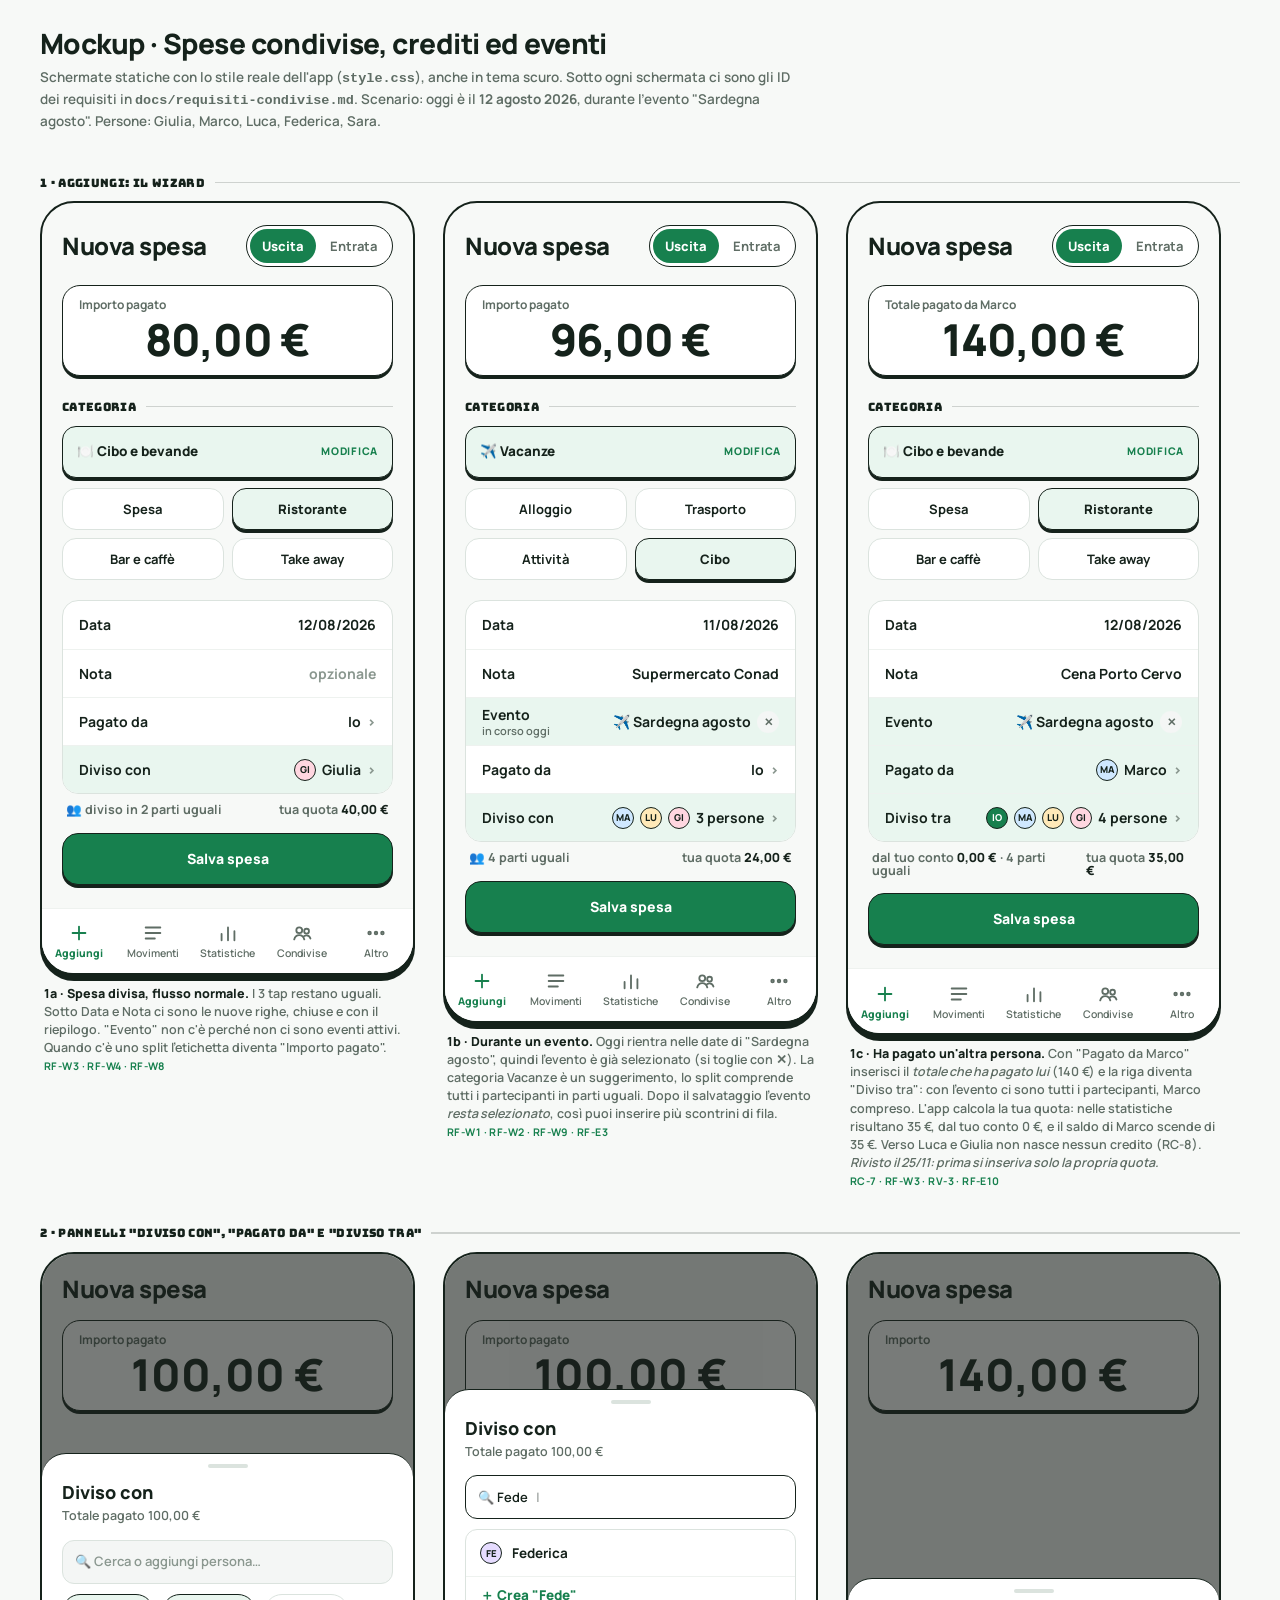
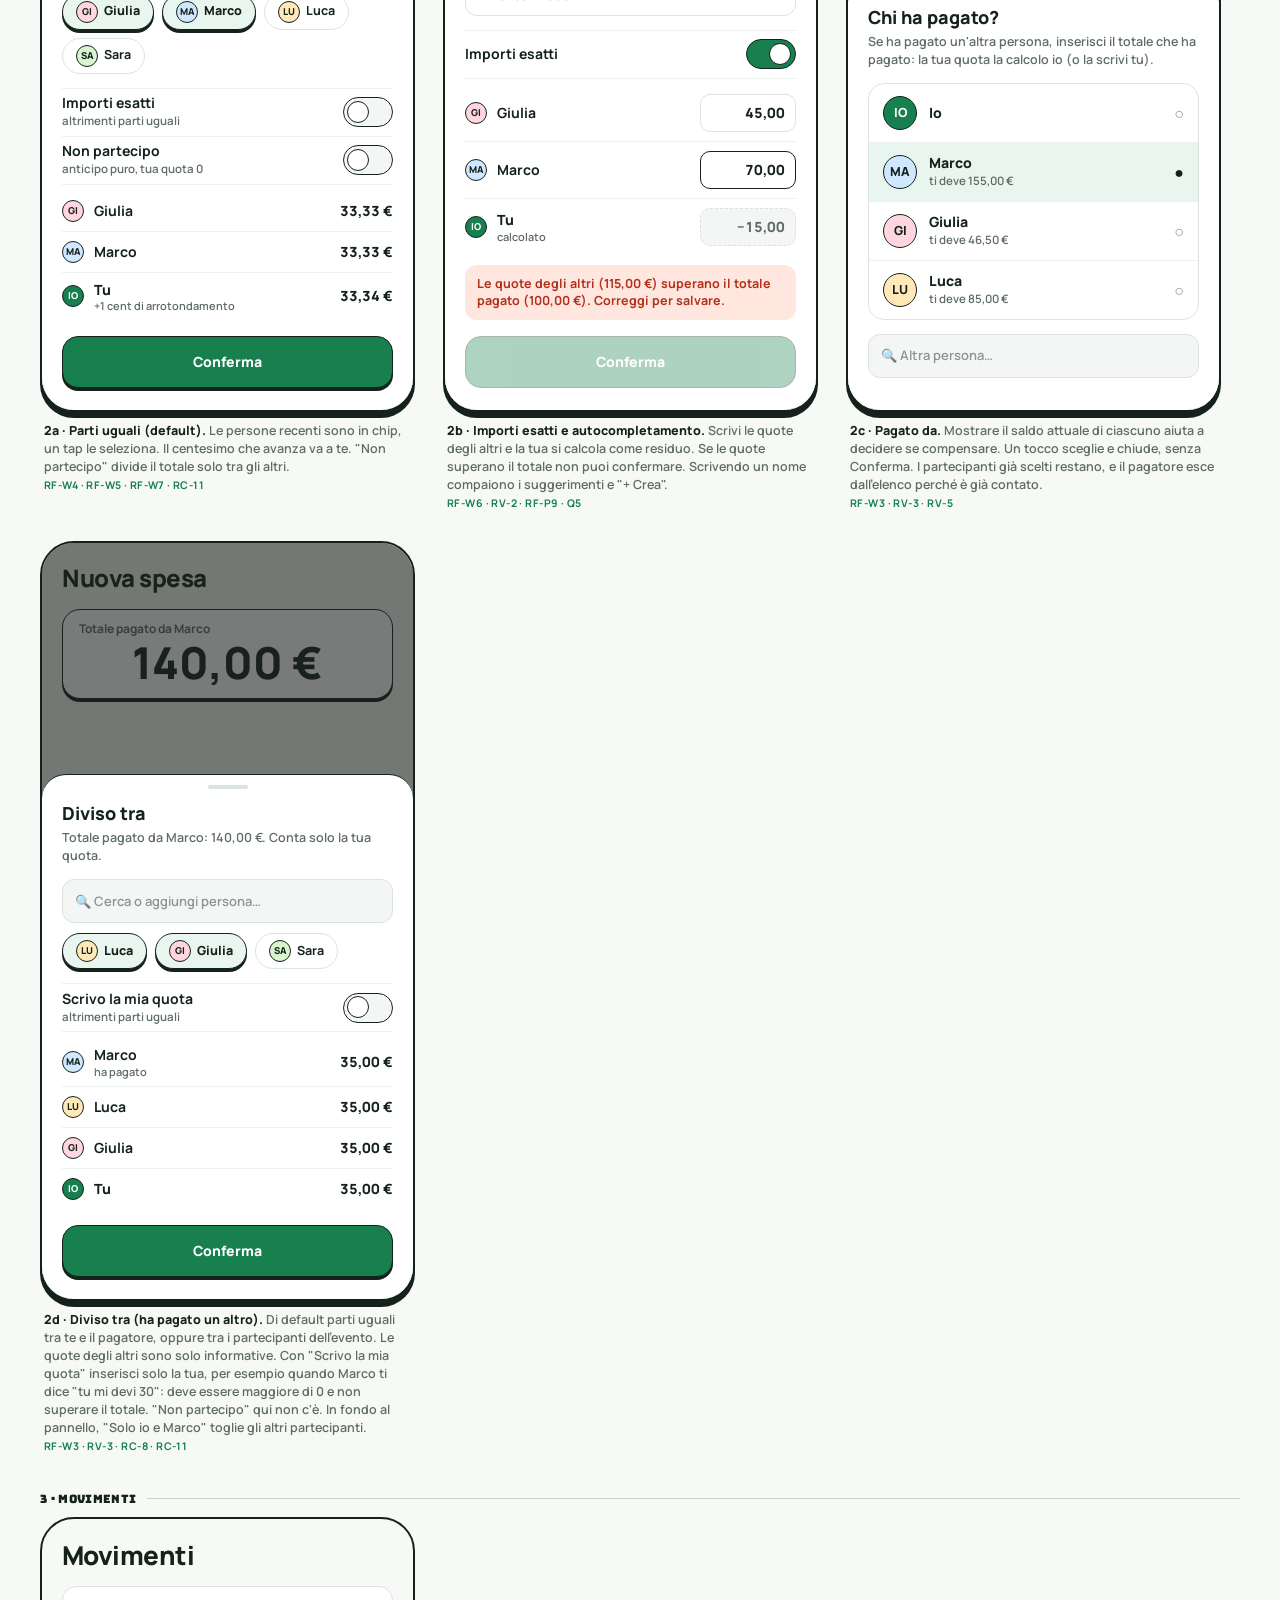
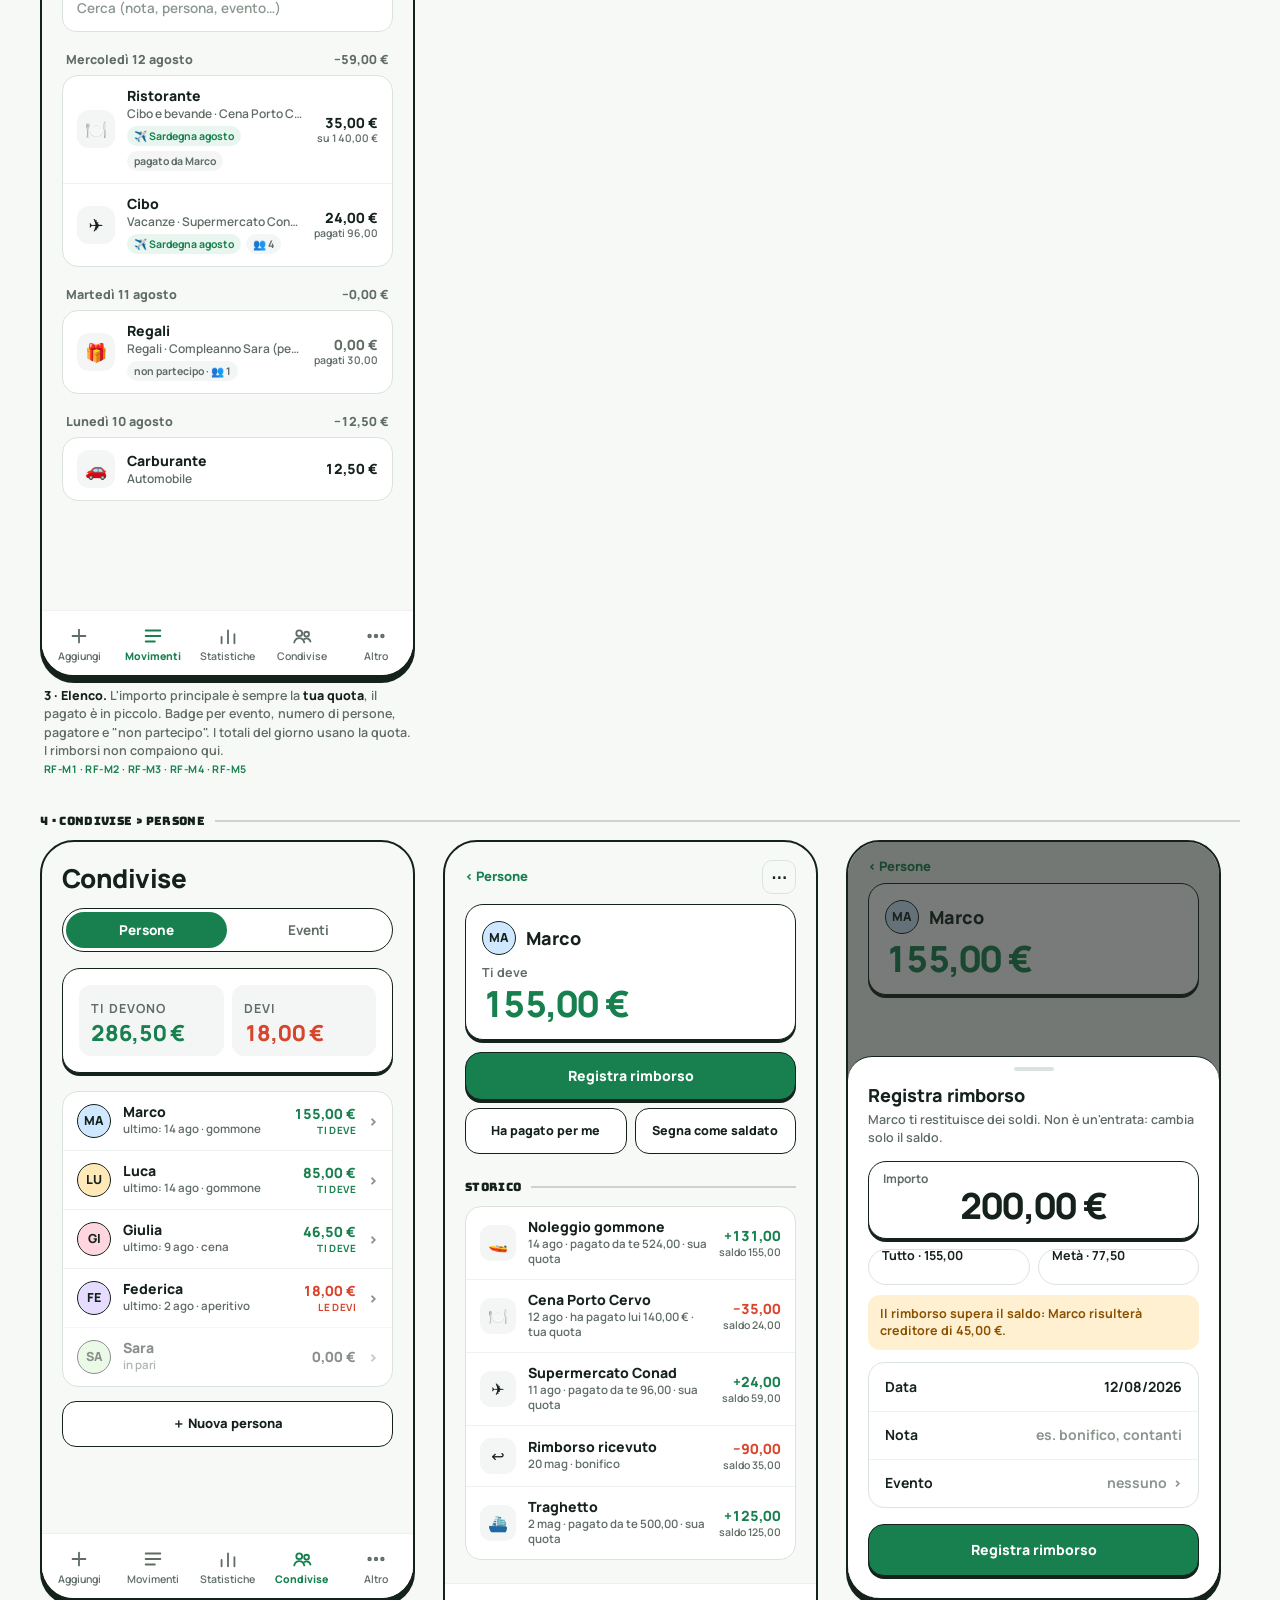
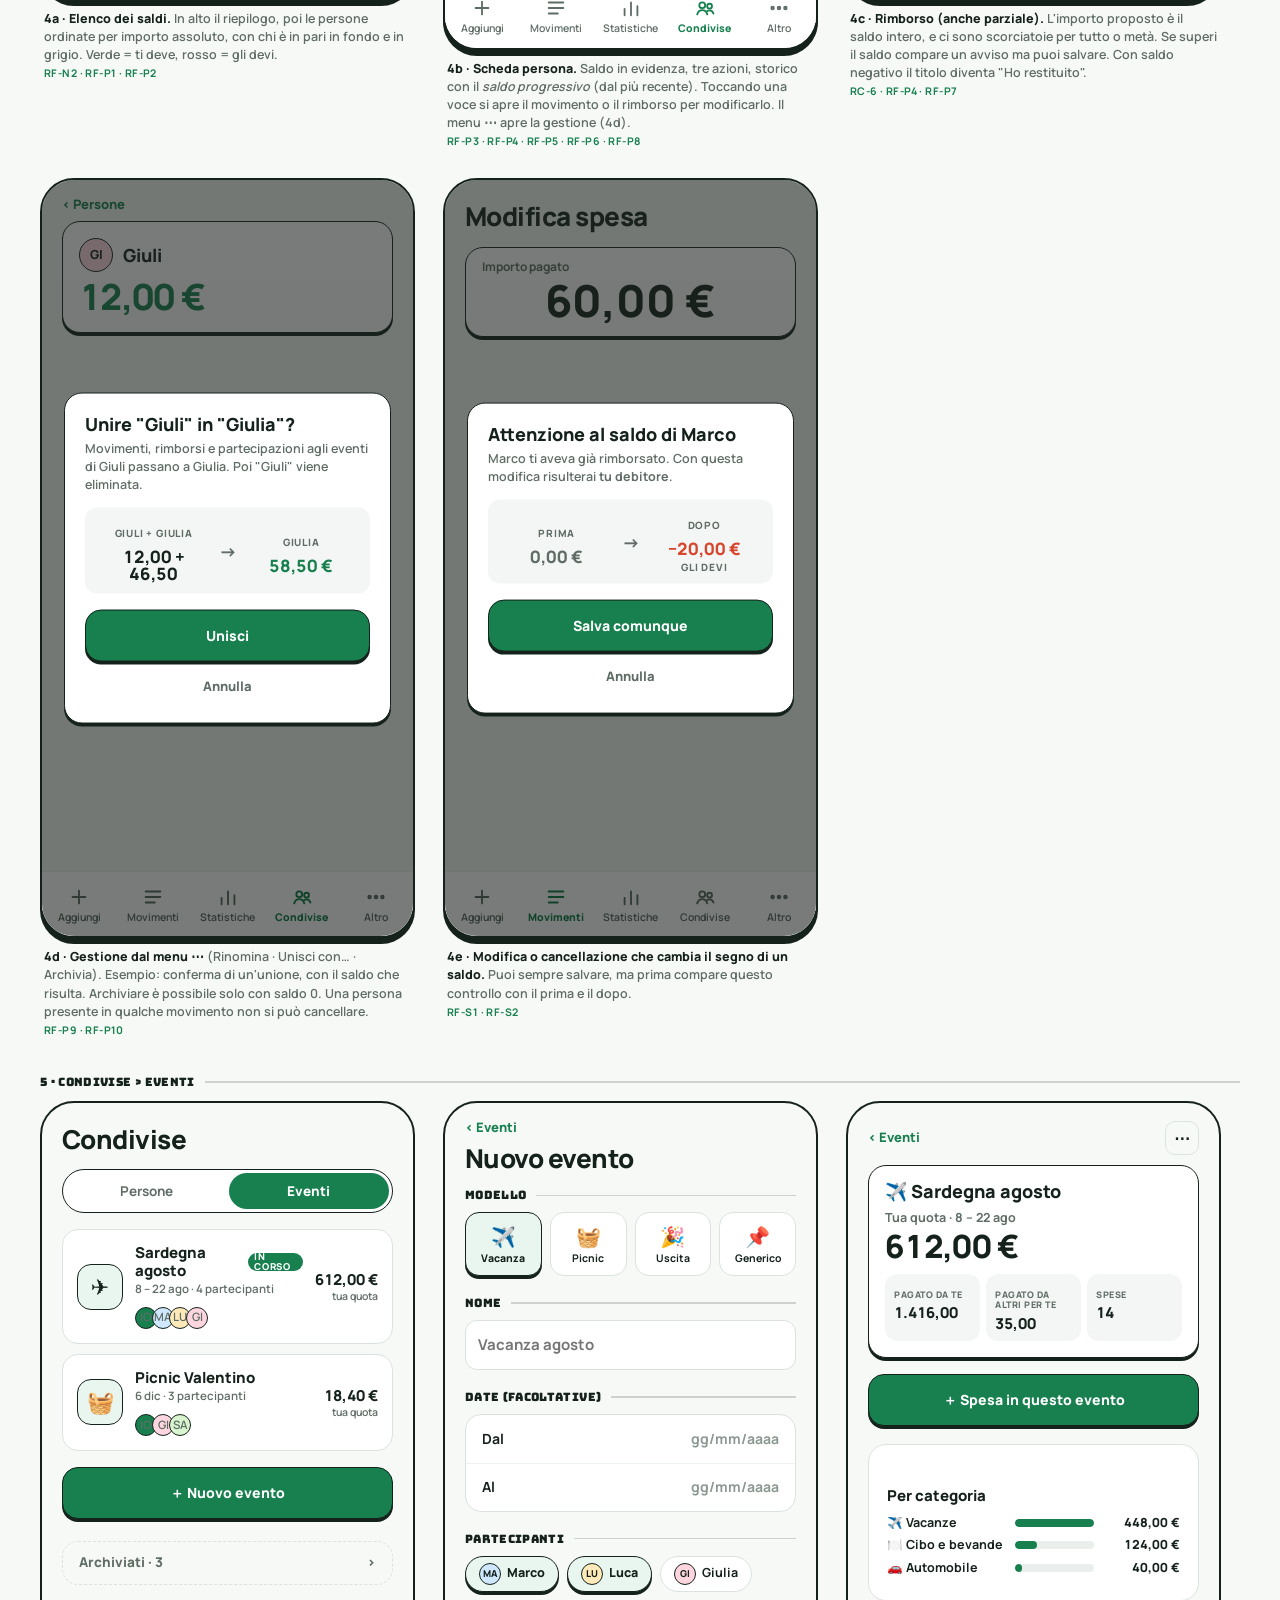
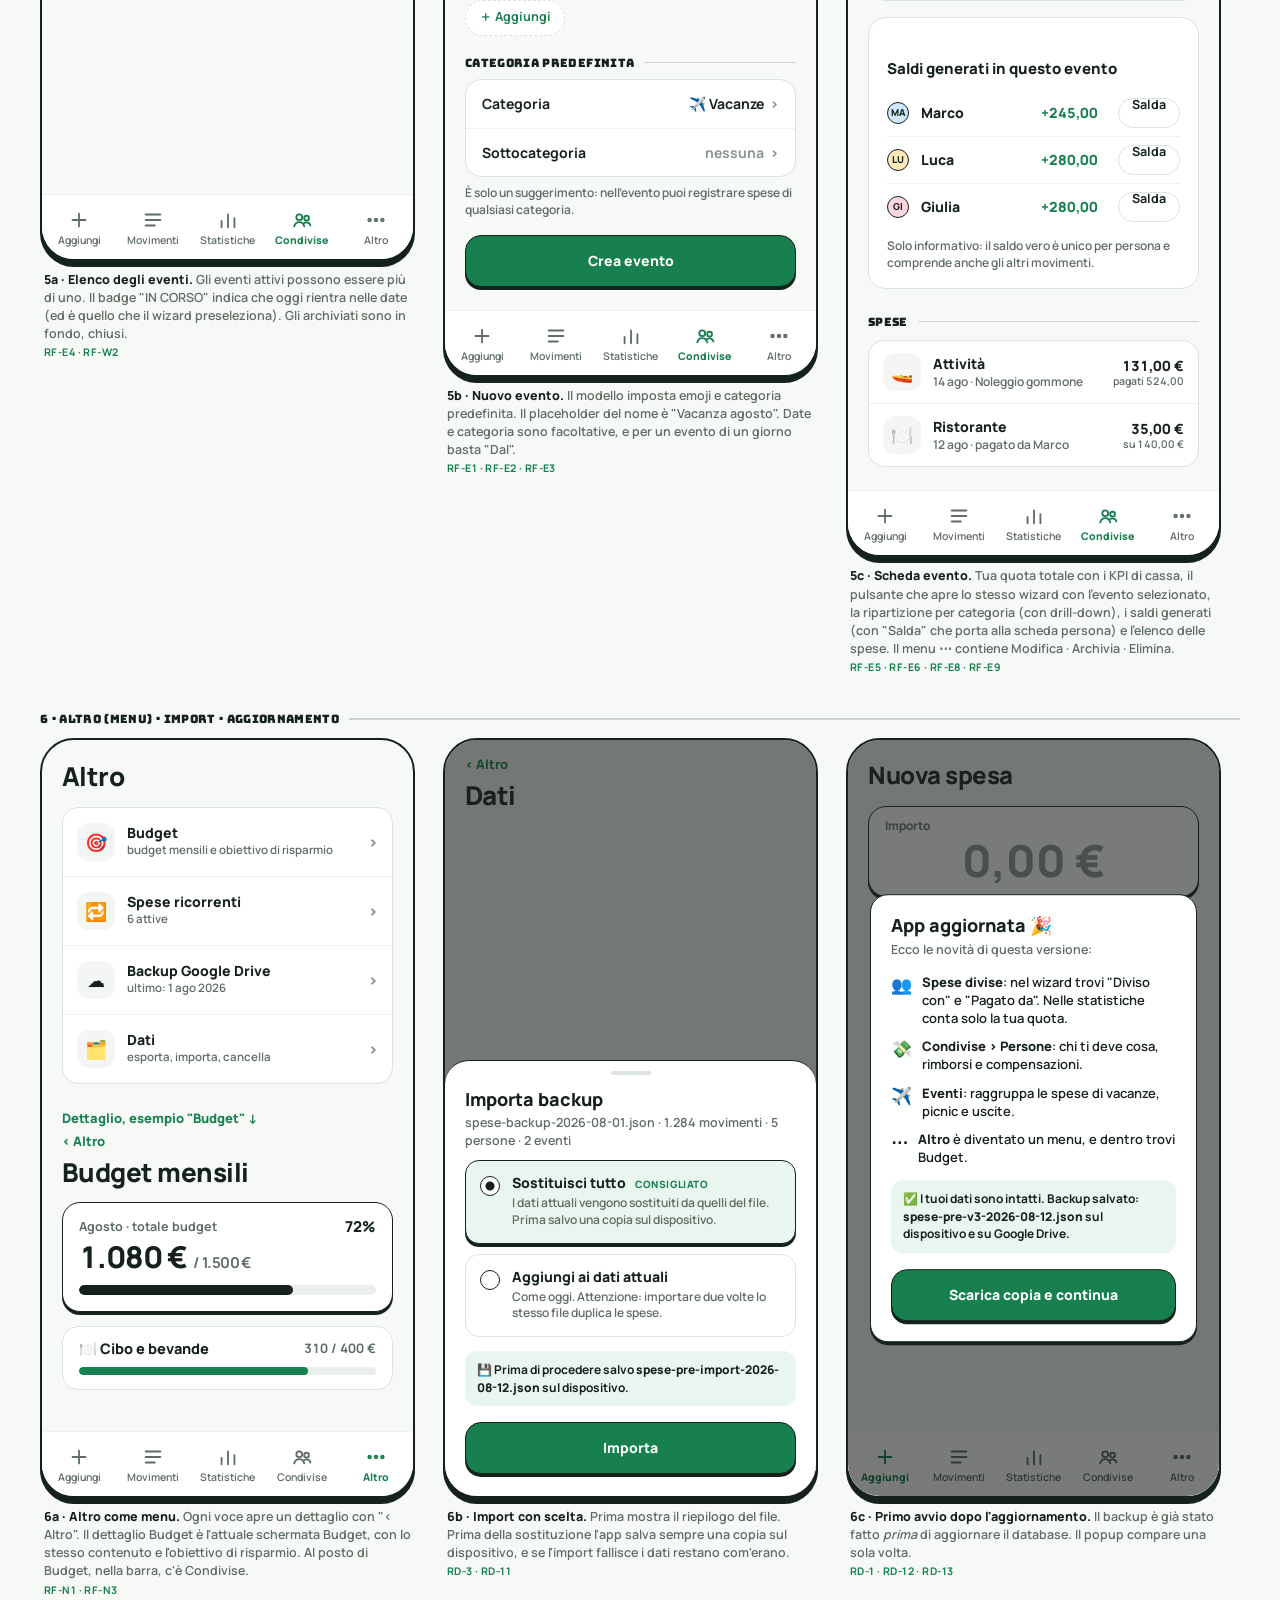
==== commit 616cd43c: "feat: "pagato da altri" con il totale e la divisione (RF-W3 rivisto) Prima con "Pagato da ‹persona›"" ====
--- a/docs/mockup/condivise.html
+++ b/docs/mockup/condivise.html
@@ -315,8 +315,8 @@
       <div class="phone" data-nav="add"><div class="scr">
         <div class="add-head"><h1 class="page-title">Nuova spesa</h1>
           <div class="type-toggle"><button class="selected">Uscita</button><button>Entrata</button></div></div>
-        <div class="amount-wrap"><div class="amount-label">La tua quota</div>
-          <div style="font:800 44px/1 'Manrope';text-align:center;letter-spacing:-.02em">35,00 €</div></div>
+        <div class="amount-wrap"><div class="amount-label">Totale pagato da Marco</div>
+          <div style="font:800 44px/1 'Manrope';text-align:center;letter-spacing:-.02em">140,00 €</div></div>
         <div class="section-label">CATEGORIA</div>
         <div class="mo-catbar"><span class="n">🍽️ Cibo e bevande</span><span class="e">MODIFICA</span></div>
         <div class="mo-subs">
@@ -328,11 +328,12 @@
           <div class="field-row"><span>Nota</span><span class="val on">Cena Porto Cervo</span></div>
           <div class="field-row sel"><span class="lbl2">Evento</span><span class="val on">✈️ Sardegna agosto <span class="x">✕</span></span></div>
           <div class="field-row sel"><span>Pagato da</span><span class="val on"><span class="av s a2">MA</span> Marco <span class="chev">›</span></span></div>
-        </div>
-        <div class="mo-quota"><span>dal tuo conto <b>0,00 €</b></span><span>saldo Marco −35,00 €</span></div>
+          <div class="field-row sel"><span>Diviso tra</span><span class="val on"><span class="av s me">IO</span><span class="av s a2">MA</span><span class="av s a3">LU</span><span class="av s a1">GI</span> 4 persone <span class="chev">›</span></span></div>
+        </div>
+        <div class="mo-quota"><span>dal tuo conto <b>0,00 €</b> · 4 parti uguali</span><span>tua quota <b>35,00 €</b></span></div>
         <button class="btn-primary">Salva spesa</button>
       </div></div>
-      <p class="cap"><b>1c · Ha pagato un'altra persona.</b> Con "Pagato da Marco" l'importo diventa <i>la tua quota</i> e la riga "Diviso con" sparisce. Nelle statistiche risultano 35 €, dal tuo conto 0 €, e il saldo di Marco scende di 35 €.<br><span class="ids">RC-7 · RF-W3 · RV-3 · RF-E10</span></p>
+      <p class="cap"><b>1c · Ha pagato un'altra persona.</b> Con "Pagato da Marco" inserisci il <i>totale che ha pagato lui</i> (140 €) e la riga diventa "Diviso tra": con l'evento ci sono tutti i partecipanti, Marco compreso. L'app calcola la tua quota: nelle statistiche risultano 35 €, dal tuo conto 0 €, e il saldo di Marco scende di 35 €. Verso Luca e Giulia non nasce nessun credito (RC-8). <i>Rivisto il 25/11: prima si inseriva solo la propria quota.</i><br><span class="ids">RC-7 · RF-W3 · RV-3 · RF-E10</span></p>
     </div>
 
   </div>
@@ -340,7 +341,7 @@
 
 <!-- ============ 2. SHEET SPLIT ============ -->
 <section class="gal-sec">
-  <h2>2 · Pannelli "Diviso con" e "Pagato da"</h2>
+  <h2>2 · Pannelli "Diviso con", "Pagato da" e "Diviso tra"</h2>
   <div class="gal">
 
     <!-- 2a -->
@@ -407,11 +408,11 @@
     <div class="shot">
       <div class="phone" data-nav="add"><div class="scr" style="opacity:.9">
         <div class="add-head"><h1 class="page-title">Nuova spesa</h1></div>
-        <div class="amount-wrap"><div class="amount-label">Importo</div><div style="font:800 44px/1 'Manrope';text-align:center">35,00 €</div></div>
+        <div class="amount-wrap"><div class="amount-label">Importo</div><div style="font:800 44px/1 'Manrope';text-align:center">140,00 €</div></div>
       </div>
         <div class="mo-dim"></div>
         <div class="mo-sheet"><div class="handle"></div>
-          <h3>Chi ha pagato?</h3><div class="sub">Se ha pagato un altro, l'importo è solo la tua quota.</div>
+          <h3>Chi ha pagato?</h3><div class="sub">Se ha pagato un'altra persona, inserisci il totale che ha pagato: la tua quota la calcolo io (o la scrivi tu).</div>
           <div class="mo-list" style="margin-top:14px">
             <div class="mo-li"><span class="av me">IO</span><div class="info"><div class="t">Io</div></div><span class="chev">○</span></div>
             <div class="mo-li" style="background:var(--accent-soft)"><span class="av a2">MA</span><div class="info"><div class="t">Marco</div><div class="s">ti deve 155,00 €</div></div><span class="chev" style="color:var(--text)">●</span></div>
@@ -419,10 +420,39 @@
             <div class="mo-li"><span class="av a3">LU</span><div class="info"><div class="t">Luca</div><div class="s">ti deve 85,00 €</div></div><span class="chev">○</span></div>
           </div>
           <div class="mo-search">🔍 Altra persona…</div>
-          <button class="btn-primary" style="margin-top:6px">Conferma</button>
-        </div>
-      </div>
-      <p class="cap"><b>2c · Pagato da.</b> Mostrare il saldo attuale di ciascuno aiuta a decidere se compensare. Scegliendo una persona diversa da "Io", lo split si disattiva.<br><span class="ids">RF-W3 · RV-3 · RV-5</span></p>
+        </div>
+      </div>
+      <p class="cap"><b>2c · Pagato da.</b> Mostrare il saldo attuale di ciascuno aiuta a decidere se compensare. Un tocco sceglie e chiude, senza Conferma. I partecipanti già scelti restano, e il pagatore esce dall'elenco perché è già contato.<br><span class="ids">RF-W3 · RV-3 · RV-5</span></p>
+    </div>
+
+    <!-- 2d -->
+    <div class="shot">
+      <div class="phone" data-nav="add"><div class="scr" style="opacity:.9">
+        <div class="add-head"><h1 class="page-title">Nuova spesa</h1></div>
+        <div class="amount-wrap"><div class="amount-label">Totale pagato da Marco</div><div style="font:800 44px/1 'Manrope';text-align:center">140,00 €</div></div>
+      </div>
+        <div class="mo-dim"></div>
+        <div class="mo-sheet"><div class="handle"></div>
+          <h3>Diviso tra</h3><div class="sub">Totale pagato da Marco: 140,00 €. Conta solo la tua quota.</div>
+          <div class="mo-search">🔍 Cerca o aggiungi persona…</div>
+          <div class="mo-chips">
+            <span class="chip selected"><span class="av s a3">LU</span>Luca</span>
+            <span class="chip selected"><span class="av s a1">GI</span>Giulia</span>
+            <span class="chip"><span class="av s a4">SA</span>Sara</span>
+          </div>
+          <div class="mo-opts">
+            <div class="mo-opt"><div>Scrivo la mia quota<small>altrimenti parti uguali</small></div><span class="mo-switch"></span></div>
+          </div>
+          <div class="mo-split">
+            <div class="mo-split-row"><span class="av s a2">MA</span><span class="nm">Marco<small>ha pagato</small></span><span class="q">35,00 €</span></div>
+            <div class="mo-split-row"><span class="av s a3">LU</span><span class="nm">Luca</span><span class="q">35,00 €</span></div>
+            <div class="mo-split-row"><span class="av s a1">GI</span><span class="nm">Giulia</span><span class="q">35,00 €</span></div>
+            <div class="mo-split-row me"><span class="av s me">IO</span><span class="nm">Tu</span><span class="q">35,00 €</span></div>
+          </div>
+          <button class="btn-primary">Conferma</button>
+        </div>
+      </div>
+      <p class="cap"><b>2d · Diviso tra (ha pagato un altro).</b> Di default parti uguali tra te e il pagatore, oppure tra i partecipanti dell'evento. Le quote degli altri sono solo informative. Con "Scrivo la mia quota" inserisci solo la tua, per esempio quando Marco ti dice "tu mi devi 30": deve essere maggiore di 0 e non superare il totale. "Non partecipo" qui non c'è. In fondo al pannello, "Solo io e Marco" toglie gli altri partecipanti.<br><span class="ids">RF-W3 · RV-3 · RC-8 · RC-11</span></p>
     </div>
 
   </div>
@@ -440,7 +470,7 @@
         <div class="day-card">
           <div class="exp-item"><span class="ico">🍽️</span><div class="info"><div class="cat">Ristorante</div><div class="note">Cibo e bevande · Cena Porto Cervo</div>
             <div class="meta"><span class="tag evt">✈️ Sardegna agosto</span><span class="tag">pagato da Marco</span></div></div>
-            <div class="amtcol"><span class="amt">35,00 €</span><small>dal conto 0,00</small></div></div>
+            <div class="amtcol"><span class="amt">35,00 €</span><small>su 140,00 €</small></div></div>
           <div class="exp-item"><span class="ico">✈️</span><div class="info"><div class="cat">Cibo</div><div class="note">Vacanze · Supermercato Conad</div>
             <div class="meta"><span class="tag evt">✈️ Sardegna agosto</span><span class="tag">👥 4</span></div></div>
             <div class="amtcol"><span class="amt">24,00 €</span><small>pagati 96,00</small></div></div>
@@ -507,7 +537,7 @@
         <h2>Storico</h2>
         <div class="mo-list mo-tl">
           <div class="mo-li"><span class="ico">🚤</span><div class="info"><div class="t">Noleggio gommone</div><div class="s">14 ago · pagato da te 524,00 · sua quota</div></div><div class="r pos">+131,00<span class="d">saldo 155,00</span></div></div>
-          <div class="mo-li"><span class="ico">🍽️</span><div class="info"><div class="t">Cena Porto Cervo</div><div class="s">12 ago · ha pagato lui · tua quota</div></div><div class="r neg">−35,00<span class="d">saldo 24,00</span></div></div>
+          <div class="mo-li"><span class="ico">🍽️</span><div class="info"><div class="t">Cena Porto Cervo</div><div class="s">12 ago · ha pagato lui 140,00 € · tua quota</div></div><div class="r neg">−35,00<span class="d">saldo 24,00</span></div></div>
           <div class="mo-li"><span class="ico">✈️</span><div class="info"><div class="t">Supermercato Conad</div><div class="s">11 ago · pagato da te 96,00 · sua quota</div></div><div class="r pos">+24,00<span class="d">saldo 59,00</span></div></div>
           <div class="mo-li"><span class="ico">↩︎</span><div class="info"><div class="t">Rimborso ricevuto</div><div class="s">20 mag · bonifico</div></div><div class="r neg">−90,00<span class="d">saldo 35,00</span></div></div>
           <div class="mo-li"><span class="ico">⛴️</span><div class="info"><div class="t">Traghetto</div><div class="s">2 mag · pagato da te 500,00 · sua quota</div></div><div class="r pos">+125,00<span class="d">saldo 125,00</span></div></div>
@@ -682,7 +712,7 @@
         <h2>Spese</h2>
         <div class="day-card">
           <div class="exp-item"><span class="ico">🚤</span><div class="info"><div class="cat">Attività</div><div class="note">14 ago · Noleggio gommone</div></div><div class="amtcol"><span class="amt">131,00 €</span><small>pagati 524,00</small></div></div>
-          <div class="exp-item"><span class="ico">🍽️</span><div class="info"><div class="cat">Ristorante</div><div class="note">12 ago · pagato da Marco</div></div><div class="amtcol"><span class="amt">35,00 €</span><small>dal conto 0,00</small></div></div>
+          <div class="exp-item"><span class="ico">🍽️</span><div class="info"><div class="cat">Ristorante</div><div class="note">12 ago · pagato da Marco</div></div><div class="amtcol"><span class="amt">35,00 €</span><small>su 140,00 €</small></div></div>
         </div>
       </div></div>
       <p class="cap"><b>5c · Scheda evento.</b> Tua quota totale con i KPI di cassa, il pulsante che apre lo stesso wizard con l'evento selezionato, la ripartizione per categoria (con drill-down), i saldi generati (con "Salda" che porta alla scheda persona) e l'elenco delle spese. Il menu ⋯ contiene Modifica · Archivia · Elimina.<br><span class="ids">RF-E5 · RF-E6 · RF-E8 · RF-E9</span></p>
--- a/style.css
+++ b/style.css
@@ -555,3 +555,259 @@
   border-radius: 12px; background: var(--surface); color: var(--text); font: 600 13px 'Manrope'; }
 .goal-btns { display: flex; gap: 12px; align-items: center; margin-top: 2px; }
 .goal-btns .btn-primary { width: auto; margin: 0; padding: 10px 20px; }
+
+/* ---------- Pannello dal basso (sheet): import, e in seguito split/rimborsi ---------- */
+.sheet-backdrop { position: fixed; inset: 0; z-index: 40; display: flex; align-items: flex-end; justify-content: center;
+  background: rgba(10,15,12,.55); animation: cel-fade .2s ease both; }
+.sheet { width: 100%; max-width: 640px; max-height: 92vh; overflow-y: auto; background: var(--surface); color: var(--text);
+  border-top: var(--stroke) solid var(--ink); border-radius: 24px 24px 0 0;
+  padding: 10px 20px calc(22px + env(safe-area-inset-bottom)); }
+.sheet-handle { width: 40px; height: 4px; border-radius: 4px; background: var(--line); margin: 0 auto 14px; }
+.sheet h3 { font: 800 18px/1.2 'Manrope'; margin-bottom: 4px; }
+.sheet-sub { font: 600 12.5px/1.45 'Manrope'; color: var(--muted); overflow-wrap: anywhere; }
+.sheet-warn { margin-top: 12px; padding: 10px 12px; border-radius: 12px; background: #fff0d1; color: #8a5200; font: 700 12.5px/1.45 'Manrope'; }
+.sheet-note { margin-top: 14px; padding: 10px 12px; border-radius: 12px; background: var(--accent-soft); font: 700 12px/1.45 'Manrope'; overflow-wrap: anywhere; }
+.sheet-note b { font-weight: 800; }
+.sheet .btn-primary { margin-top: 14px; }
+.sheet-cancel { display: block; margin: 8px auto 0; padding: 10px 16px; background: none; border: none; color: var(--muted);
+  font: 800 13px/1 'Manrope'; cursor: pointer; }
+.choice { display: flex; gap: 12px; align-items: flex-start; margin-top: 10px; padding: 14px; cursor: pointer;
+  border: var(--stroke) solid var(--line); border-radius: 14px; }
+.choice input { position: absolute; opacity: 0; pointer-events: none; }
+.choice.selected { border-color: var(--ink); box-shadow: var(--block-shadow); background: var(--accent-soft); }
+.choice:focus-within { outline: 2px solid var(--accent); outline-offset: 2px; }
+.choice .dot { width: 20px; height: 20px; flex-shrink: 0; margin-top: 1px; border-radius: 50%;
+  border: var(--stroke) solid var(--ink); background: var(--surface); }
+.choice.selected .dot { background: radial-gradient(circle, var(--ink) 0 4px, var(--surface) 5px); }
+.choice b { display: block; font: 800 14px/1.2 'Manrope'; }
+.choice small { display: block; margin-top: 3px; font: 600 12px/1.4 'Manrope'; color: var(--muted); }
+.choice .rec { margin-left: 6px; font: 800 10px/1 'Manrope'; letter-spacing: .06em; color: var(--accent); }
+@media (prefers-color-scheme: dark) { .sheet-warn { background: #3a2a0e; color: #ffc267; } }
+
+/* ---------- Navigazione: Altro come menu, pagine con "‹ Altro", Condivise (F2) ---------- */
+.back-link { display: inline-flex; align-items: center; min-height: 36px; margin: -6px 0 4px -4px; padding: 0 4px;
+  background: none; border: none; color: var(--accent); font: 800 13.5px/1 'Manrope'; cursor: pointer; }
+.menu-list { background: var(--surface); border: var(--stroke) solid var(--line); border-radius: 16px; overflow: hidden; }
+.menu-item { display: flex; align-items: center; gap: 12px; width: 100%; padding: 15px 14px; text-align: left;
+  background: none; border: none; color: var(--text); cursor: pointer; font: inherit; }
+.menu-item + .menu-item { border-top: 1px solid var(--divider); }
+.menu-item .ico { width: 38px; height: 38px; border-radius: 12px; background: var(--card); flex-shrink: 0;
+  display: inline-flex; align-items: center; justify-content: center; font-size: 18px; }
+.menu-item .info { flex: 1; min-width: 0; }
+.menu-item b { display: block; font: 800 14.5px/1.15 'Manrope'; }
+.menu-item small { display: block; margin-top: 3px; font: 600 11.5px/1.3 'Manrope'; color: var(--muted); }
+.menu-item .chev { color: var(--faint); font: 800 18px/1 'Manrope'; }
+.menu-item:active { background: var(--card); }
+.seg { display: flex; gap: 2px; margin-bottom: 16px; padding: 3px; background: var(--surface);
+  border: var(--stroke) solid var(--ink); border-radius: var(--radius-pill); }
+.seg button { flex: 1; height: 36px; border: none; border-radius: var(--radius-pill); background: transparent;
+  color: var(--muted); font: 700 13.5px/1 'Manrope'; cursor: pointer; }
+.seg button.on { background: var(--accent); color: var(--on-accent); font-weight: 800; }
+
+/* ---------- Spese condivise: wizard, pannelli, dialoghi (F3) ---------- */
+[hidden] { display: none !important; }
+.share-row { cursor: pointer; }
+.share-row:focus-visible { outline: 2px solid var(--accent); outline-offset: -2px; }
+.share-row .val { display: flex; align-items: center; gap: 6px; min-width: 0; color: var(--faint); font: 700 14px/1 'Manrope';
+  white-space: nowrap; overflow: hidden; }
+.share-row .val.on { color: var(--text); }
+.share-row .chev { color: var(--faint); font-weight: 800; }
+.share-row.sel { background: var(--accent-soft); }
+.split-summary { display: flex; justify-content: space-between; gap: 10px; margin-top: 10px; padding: 0 4px;
+  font: 700 12.5px/1.35 'Manrope'; color: var(--muted); }
+.split-summary b { color: var(--text); font-weight: 800; font-variant-numeric: tabular-nums; }
+.split-summary.err { color: var(--danger); }
+
+.av { width: 34px; height: 34px; border-radius: 50%; flex-shrink: 0; display: inline-flex; align-items: center; justify-content: center;
+  font: 800 12.5px/1 'Manrope'; color: #15221b; border: var(--stroke) solid var(--ink); }
+.av.s { width: 22px; height: 22px; font-size: 9.5px; border-width: 1px; }
+.av.a1 { background: #ffd6e0; } .av.a2 { background: #cfe8ff; } .av.a3 { background: #ffe9b8; } .av.a4 { background: #d8f5d0; } .av.a5 { background: #e6dcff; }
+.av.me { background: var(--accent); color: var(--on-accent); }
+.share-row .val .av.s + .av.s { margin-left: -6px; }
+
+.pick-search { width: 100%; height: 44px; margin: 14px 0 10px; padding: 0 12px; border-radius: 12px;
+  border: var(--stroke) solid var(--line); background: var(--card); color: var(--text); font: 600 13.5px/1 'Manrope'; }
+.pick-search:focus-visible { outline: none; border-color: var(--ink); background: var(--surface); }
+.pick-list, .pick-suggest { display: flex; flex-direction: column; border-radius: 12px; overflow: hidden; }
+.pick-list { border: var(--stroke) solid var(--line); }
+.pick-suggest:not(:empty) { border: var(--stroke) solid var(--line); margin-bottom: 10px; }
+.pick-row { display: flex; align-items: center; gap: 10px; width: 100%; padding: 11px 14px; text-align: left; cursor: pointer;
+  background: var(--surface); border: none; color: var(--text); font: inherit; }
+.pick-row + .pick-row { border-top: 1px solid var(--divider); }
+.pick-row.on { background: var(--accent-soft); }
+.pick-row .info { flex: 1; min-width: 0; }
+.pick-row b { display: block; font: 800 14px/1.15 'Manrope'; }
+.pick-row small { display: block; margin-top: 2px; font: 600 11.5px/1.2 'Manrope'; color: var(--muted); }
+.pick-row.create { color: var(--accent); font: 800 13.5px/1 'Manrope'; }
+.pick-row .tick { color: var(--accent); font-weight: 800; }
+.pick-hint { font: 600 12.5px/1.4 'Manrope'; color: var(--muted); }
+.chips { display: flex; flex-wrap: wrap; gap: 8px; }
+.chips .chip { display: inline-flex; align-items: center; gap: 6px; }
+
+.opt-list { margin: 14px 0 4px; border-top: 1px solid var(--divider); }
+.opt-row { display: flex; justify-content: space-between; align-items: center; gap: 12px; min-height: 52px;
+  border-bottom: 1px solid var(--divider); font: 700 14px/1.2 'Manrope'; cursor: pointer; }
+.opt-row small { display: block; margin-top: 2px; font: 600 11.5px/1.3 'Manrope'; color: var(--muted); }
+.switch { appearance: none; -webkit-appearance: none; flex-shrink: 0; position: relative; width: 50px; height: 30px;
+  border: var(--stroke) solid var(--ink); border-radius: var(--radius-pill); background: var(--card); cursor: pointer;
+  transition: background-color .2s ease; }
+.switch::after { content: ''; position: absolute; top: 2.5px; left: 3px; width: 22px; height: 22px; box-sizing: border-box;
+  border: var(--stroke) solid var(--ink); border-radius: 50%; background: var(--surface); transition: transform .2s var(--ease-pos); }
+.switch:checked { background: var(--accent); }
+.switch:checked::after { transform: translateX(19px); }
+.switch:focus-visible { outline: 2px solid var(--accent); outline-offset: 2px; }
+
+.split-rows { margin-top: 6px; }
+.split-row { display: flex; align-items: center; gap: 10px; padding: 9px 0; }
+.split-row + .split-row { border-top: 1px solid var(--divider); }
+.split-row .nm { flex: 1; min-width: 0; font: 700 14px/1.15 'Manrope'; overflow: hidden; text-overflow: ellipsis; }
+.split-row .nm small { display: block; margin-top: 3px; font: 600 11px/1 'Manrope'; color: var(--muted); }
+.split-row.me .nm { font-weight: 800; }
+.split-row .q { font: 800 14px/1 'Manrope'; font-variant-numeric: tabular-nums; }
+.split-row .q.neg { color: var(--danger); }
+.split-inp { width: 104px; height: 38px; padding: 0 10px; border-radius: 10px; border: var(--stroke) solid var(--line);
+  background: var(--surface); color: var(--text); font: 800 14px/1 'Manrope'; text-align: right; font-variant-numeric: tabular-nums; }
+.split-inp:focus-visible { outline: none; border-color: var(--ink); }
+
+/* Dialogo di conferma centrato */
+.dialog-backdrop { align-items: center; padding: 22px; }
+.dialog { width: 100%; max-width: 400px; padding: 20px; background: var(--surface); color: var(--text);
+  border: var(--stroke) solid var(--ink); border-radius: var(--radius-lg); box-shadow: var(--block-shadow); }
+.dialog h3 { font: 800 18px/1.25 'Manrope'; margin-bottom: 6px; }
+.dialog-body { font: 600 13px/1.45 'Manrope'; color: var(--muted); }
+.dialog-body b { color: var(--text); }
+.dialog-p + .diff { margin-top: 12px; }
+.diff + .dialog-p { margin-top: 14px; }
+.diff { display: grid; grid-template-columns: 1fr auto 1fr; align-items: center; gap: 8px; padding: 12px; border-radius: 12px;
+  background: var(--card); text-align: center; }
+.diff .lbl { display: block; font: 800 10px/1.2 'Manrope'; letter-spacing: .08em; text-transform: uppercase; color: var(--muted); }
+.diff b { display: block; margin: 5px 0 3px; font: 800 17px/1 'Manrope'; font-variant-numeric: tabular-nums; color: var(--text); }
+.diff .arrow { font: 800 18px/1 'Manrope'; color: var(--muted); }
+.diff .neg { color: var(--danger); } .diff .pos { color: var(--accent); }
+.dialog .btn-primary { margin-top: 16px; }
+.btn-primary.danger { background: var(--danger); }
+
+/* Movimenti: spese condivise */
+.exp-item .info .meta { display: flex; flex-wrap: wrap; gap: 5px; margin-top: 5px; }
+.tag { display: inline-flex; align-items: center; gap: 4px; height: 20px; padding: 0 7px; border-radius: var(--radius-pill);
+  background: var(--card); font: 700 10.5px/1 'Manrope'; color: var(--muted); white-space: nowrap; }
+.tag.evt { background: var(--accent-soft); color: var(--accent); }
+.exp-item .amtcol { display: flex; flex-direction: column; align-items: flex-end; gap: 3px; }
+.exp-item .amtcol small { font: 600 10.5px/1 'Manrope'; color: var(--muted); font-variant-numeric: tabular-nums; white-space: nowrap; }
+.exp-item .amt.zero { color: var(--muted); }
+
+/* ---------- Condivise › Persone (F4) ---------- */
+.owe-card { display: grid; grid-template-columns: 1fr 1fr; gap: 8px; padding: 14px; margin-bottom: 18px; border-radius: var(--radius-lg);
+  background: var(--surface); border: var(--stroke) solid var(--ink); box-shadow: var(--block-shadow); }
+.owe-card > div { display: flex; flex-direction: column; gap: 6px; padding: 12px; border-radius: 12px; background: var(--card); }
+.owe-card .lbl { font: 800 10px/1 'Manrope'; letter-spacing: .08em; text-transform: uppercase; color: var(--muted); }
+.owe-card b { font: 800 22px/1 'Manrope'; font-variant-numeric: tabular-nums; letter-spacing: -.01em; }
+.pos { color: var(--accent); }
+.neg { color: var(--danger); }
+.person-list { background: var(--surface); border: var(--stroke) solid var(--line); border-radius: 16px; overflow: hidden; }
+.person-row, .tl-row { display: flex; align-items: center; gap: 12px; width: 100%; padding: 12px 14px; text-align: left;
+  background: none; border: none; color: var(--text); font: inherit; cursor: pointer; }
+.person-row + .person-row, .tl-row + .tl-row { border-top: 1px solid var(--divider); }
+.person-row.zero { opacity: .55; }
+.person-row .info, .tl-row .info { flex: 1; min-width: 0; }
+.person-row b, .tl-row b { display: block; font: 800 14px/1.15 'Manrope'; overflow: hidden; text-overflow: ellipsis; white-space: nowrap; }
+.person-row small, .tl-row .info small { display: block; margin-top: 2px; font: 600 11.5px/1.3 'Manrope'; color: var(--muted); }
+.person-row .r, .tl-row .r { text-align: right; font: 800 14px/1 'Manrope'; font-variant-numeric: tabular-nums; white-space: nowrap; }
+.person-row .r small { display: block; margin-top: 4px; font: 700 10px/1 'Manrope'; letter-spacing: .04em; text-transform: uppercase; }
+.tl-row .r small { display: block; margin-top: 4px; font: 600 10.5px/1 'Manrope'; color: var(--muted); }
+.tl-row .ico { width: 36px; height: 36px; border-radius: 11px; background: var(--card); flex-shrink: 0;
+  display: inline-flex; align-items: center; justify-content: center; font-size: 16px; }
+.tl-row .tag { margin-top: 5px; }
+.person-row .chev { color: var(--faint); font: 800 16px/1 'Manrope'; }
+.person-row:active, .tl-row:active { background: var(--card); }
+.btn-secondary.wide { width: 100%; margin-top: 14px; }
+.collapse-row { display: flex; justify-content: space-between; align-items: center; width: 100%; margin-top: 22px; padding: 14px 16px;
+  border-radius: 16px; border: var(--stroke) dashed var(--line); background: none; color: var(--muted); font: 800 13.5px/1 'Manrope'; cursor: pointer; }
+.collapse-row + .person-list { margin-top: 10px; }
+.back-row { display: flex; align-items: center; justify-content: space-between; }
+.more-btn { width: 36px; height: 36px; border-radius: 10px; border: var(--stroke) solid var(--line); background: var(--surface);
+  color: var(--text); font: 800 16px/1 'Manrope'; cursor: pointer; }
+.person-hero { display: flex; flex-direction: column; gap: 6px; padding: 16px; margin-top: 6px; border-radius: var(--radius-lg);
+  background: var(--surface); border: var(--stroke) solid var(--ink); box-shadow: var(--block-shadow); }
+.person-hero .who { display: flex; align-items: center; gap: 10px; font: 800 18px/1.1 'Manrope'; }
+.person-hero .lbl { margin-top: 6px; font: 700 12.5px/1 'Manrope'; color: var(--muted); }
+.person-hero .big { font: 800 36px/1.05 'Manrope'; letter-spacing: -.02em; font-variant-numeric: tabular-nums; }
+.person-actions { display: grid; grid-template-columns: 1fr 1fr; gap: 8px; margin-top: 12px; }
+.person-actions .btn-primary { grid-column: 1 / -1; margin-top: 0; height: 48px; }
+.person-actions .btn-secondary { font-size: 12.5px; }
+.btn-secondary:disabled { opacity: .4; cursor: default; }
+.amount-box { margin-top: 14px; padding: 10px 14px 12px; border-radius: var(--radius-lg); background: var(--surface);
+  border: var(--stroke) solid var(--ink); box-shadow: var(--block-shadow); }
+.amount-box .l { font: 700 12px/1.2 'Manrope'; color: var(--muted); }
+.amount-input { width: 100%; border: none; background: transparent; color: var(--text); outline: none; text-align: center;
+  font: 800 36px/1.1 'Manrope'; letter-spacing: -.02em; font-variant-numeric: tabular-nums; }
+.amount-input::placeholder { color: var(--faint); }
+.quick-row { display: flex; gap: 8px; margin-top: 10px; }
+.quick-row .chip { flex: 1; }
+.sheet .field-list { margin-top: 12px; }
+.row-select { width: 60%; height: auto; padding: 0; border: none; background: transparent; text-align: right; text-align-last: right;
+  color: var(--text); font: 700 14px/1 'Manrope'; }
+.sheet-cancel.danger, .pick-row.danger b { color: var(--danger); }
+
+/* ---------- Eventi (F5) ---------- */
+.share-row .x { display: inline-flex; align-items: center; justify-content: center; width: 24px; height: 24px; margin-left: 2px;
+  border-radius: 50%; background: var(--card); color: var(--muted); font-size: 11px; cursor: pointer; }
+.lbl2 { display: flex; flex-direction: column; gap: 3px; }
+.lbl2 small { font: 600 11px/1 'Manrope'; color: var(--muted); }
+.lbl2 small:empty { display: none; }
+.ev-ico { width: 46px; height: 46px; flex-shrink: 0; display: inline-flex; align-items: center; justify-content: center;
+  border-radius: 14px; background: var(--accent-soft); border: var(--stroke) solid var(--ink); font-size: 22px; }
+.ev-ico.sm { width: 34px; height: 34px; border-radius: 11px; font-size: 17px; }
+.live { display: inline-flex; align-items: center; height: 18px; padding: 0 6px; border-radius: var(--radius-pill);
+  background: var(--accent); color: var(--on-accent); font: 800 9.5px/1 'Manrope'; letter-spacing: .06em; vertical-align: middle; }
+.event-list { display: flex; flex-direction: column; gap: 10px; }
+.event-card { display: flex; align-items: center; gap: 12px; width: 100%; padding: 14px; text-align: left; cursor: pointer;
+  background: var(--surface); border: var(--stroke) solid var(--line); border-radius: 16px; color: var(--text); font: inherit; }
+.event-card.archived { opacity: .7; }
+.event-card .info { flex: 1; min-width: 0; }
+.event-card .t { display: block; font: 800 15px/1.2 'Manrope'; }
+.event-card small { display: block; margin-top: 3px; font: 600 11.5px/1.3 'Manrope'; color: var(--muted); }
+.event-card .avs { display: flex; margin-top: 7px; }
+.event-card .avs .av { margin-right: -5px; }
+.event-card .r { text-align: right; font: 800 15px/1 'Manrope'; font-variant-numeric: tabular-nums; white-space: nowrap; }
+.event-card .r small { margin-top: 4px; font-size: 10.5px; }
+#eventsPane > .btn-primary { margin-top: 14px; }
+.tpl-grid { display: grid; grid-template-columns: repeat(4, 1fr); gap: 8px; }
+.tpl-grid .cat-btn.tpl { height: 64px; display: flex; flex-direction: column; align-items: center; justify-content: center; gap: 4px; }
+.tpl-grid .cat-btn.tpl .ico { font-size: 20px; }
+#eventForm .section-label { margin: 20px 0 10px; }
+#eventForm .section-label.first { margin-top: 4px; }
+#eventForm #evName { height: 50px; font-size: 15px; font-weight: 700; }
+#eventForm .pick-search { margin-top: 0; }
+.field-list.tight { margin-top: 0; }
+.field-row .row-select:disabled { color: var(--faint); }
+.kpi3 { display: grid; grid-template-columns: repeat(3, 1fr); gap: 6px; margin-top: 4px; }
+.kpi3 > div { display: flex; flex-direction: column; gap: 5px; padding: 10px 9px; border-radius: 12px; background: var(--card); }
+.kpi3 .lbl { margin: 0; font: 800 9px/1.15 'Manrope'; letter-spacing: .06em; text-transform: uppercase; color: var(--muted); }
+.kpi3 b { font: 800 15px/1 'Manrope'; font-variant-numeric: tabular-nums; }
+#eventBody > .btn-primary { margin-top: 14px; }
+.ev-card { margin-top: 16px; }
+.ev-card h2 { display: flex; align-items: center; gap: 8px; margin-top: 0; }
+.ev-card .back-drill { margin-left: auto; }
+.ev-bal { display: flex; align-items: center; gap: 10px; padding: 8px 0; }
+.ev-bal + .ev-bal { border-top: 1px solid var(--divider); }
+.ev-bal .nm { flex: 1; min-width: 0; font: 800 14px/1.2 'Manrope'; }
+.ev-bal .v { font: 800 14px/1 'Manrope'; font-variant-numeric: tabular-nums; }
+.chip.sm { height: 30px; padding: 0 12px; }
+.chip-sp { width: 58px; }
+
+/* ---------- Popup aggiornamento e copie di sicurezza (F6) ---------- */
+.update-dialog { max-height: 90vh; overflow-y: auto; }
+.news { list-style: none; display: flex; flex-direction: column; gap: 10px; margin-top: 12px; }
+.news li { display: flex; gap: 10px; font: 600 13px/1.4 'Manrope'; }
+.news li > span:first-child { font-size: 17px; flex-shrink: 0; }
+.news b { font-weight: 800; }
+.update-dialog .sheet-note, .update-dialog .sheet-warn { margin-top: 14px; }
+#snapList .rec-item .btn-secondary { min-height: 36px; font-size: 12px; }
+
+/* ---------- Nuova versione pronta (service worker "prima la cache") ---------- */
+.update-banner { position: fixed; left: 50%; bottom: calc(76px + env(safe-area-inset-bottom)); transform: translateX(-50%); z-index: 25;
+  display: flex; align-items: center; gap: 12px; padding: 8px 8px 8px 16px; border-radius: var(--radius-pill);
+  background: var(--text); color: var(--bg); font: 700 13px/1 'Manrope'; white-space: nowrap; box-shadow: 0 6px 20px rgba(0,0,0,.25); }
+.update-banner button { height: 32px; padding: 0 14px; border: none; border-radius: var(--radius-pill); cursor: pointer;
+  background: var(--accent); color: var(--on-accent); font: 800 12.5px/1 'Manrope'; }
